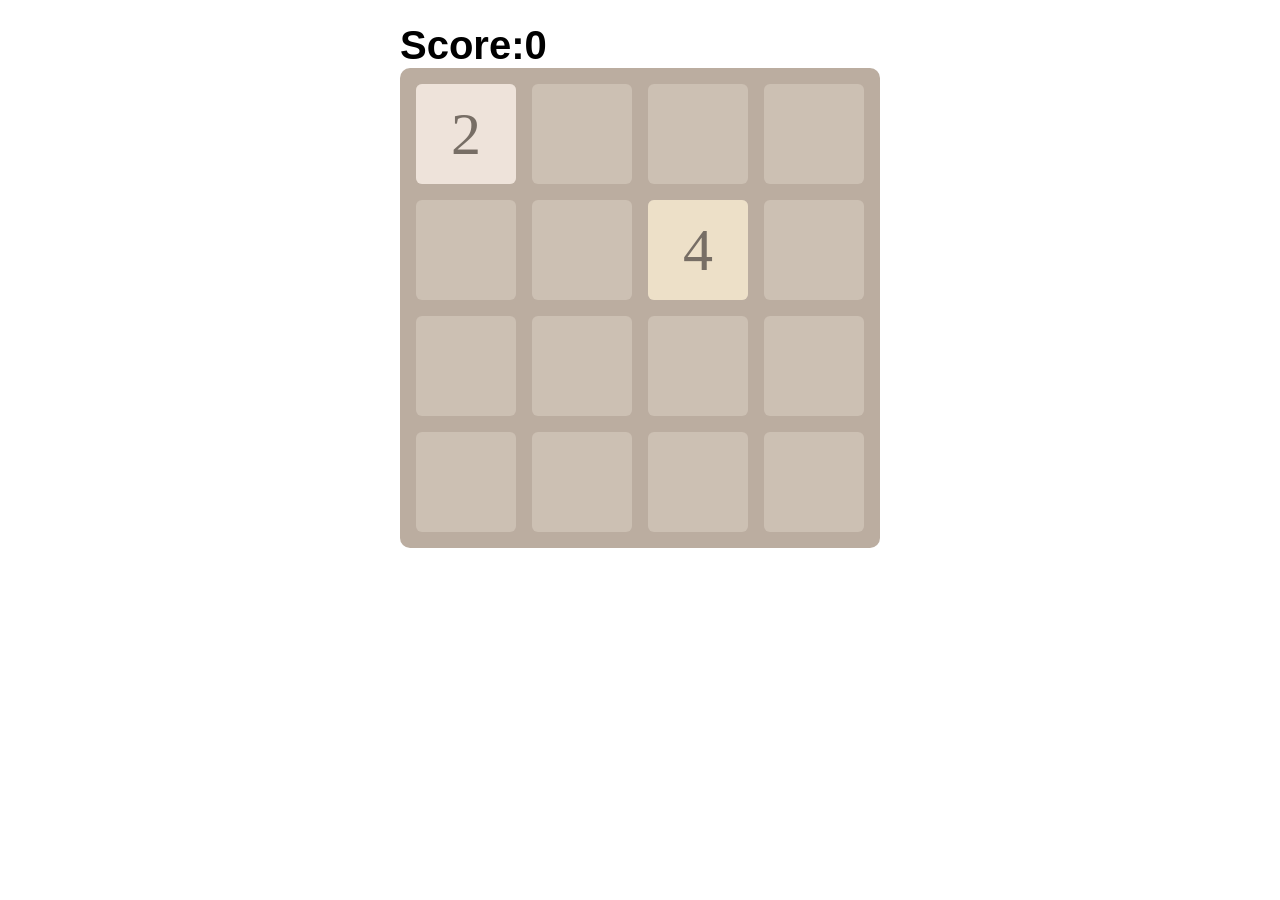
==== index.html @ 74ac469b "Update index.html" ====
<!doctype html>
<html>
<head>
    <meta charset="utf-8">
    <meta content="width=device-width, initial-scale=device-width/480*2, maximum-scale=device-width/480*2" name="viewport">
    <title>2048</title>
    <script type="text/javascript">
        var game = {
            data: [],//��Ԫ���е���������
            score: 0,
            state: 1,
            RUNNING: 1,
            GAME_OVER: 0,
            PLAYING: 2,//�������ڲ�����
            start: function () {//�����Ϸʱ����
                this.data = [[0, 0, 0, 0],
                [0, 0, 0, 0],
                [0, 0, 0, 0],
                [0, 0, 0, 0]];
                //���������λ������2��4
                this.score = 0;
                this.state = this.RUNNING;
                var div = document.getElementById("gameOver");
                div.style.display = "none";
                this.randomNum();
                this.randomNum();
                //document.write(this.data.join("<br />"));
                this.updateView();
            },
            isFull: function () {//�ж��Ƿ�����
                /*����data���飬
                      ֻҪ����==0���ͷ���false
                  ����˳�ѭ�����ͷ���true*/
                for (var row = 0; row < 4; row++) {//this.data.length=4
                    for (var col = 0; col < 4; col++) {//this.data[row].length=4
                        if (this.data[row][col] == 0) {
                            return false;
                        }
                    }
                }
                return true;
            },
            randomNum: function () {//�����λ������2��4
                if (this.isFull()) { return; }//������˾Ͳ�������
                /*ѭ��������true
                  �����0��3��������һ�����±�row
                  �����0��3��������һ�����±�col
                  �����λ��==0�����ѡ��2��4:���Math.random()<0.5,ѡ2������ѡ4�������λ���˳�ѭ��*/
                while (true) {
                    var row = Math.floor(Math.random() * (3 - 0 + 1) + 0);
                    var col = Math.floor(Math.random() * (3 - 0 + 1) + 0);
                    if (this.data[row][col] == 0) {
                        /*this.data[row][col]=Math.random()*(1-0+1)+0;
                        if(Math.random()<0.5){
                            this.data[row][col]=2;
                        }else{
                            this.data[row][col]=4;
                        }*/
                        this.data[row][col] = Math.random() < 0.5 ? 2 : 4;
                        break;
                    }
                }
            },
            canLeft: function () {
                /*����ÿ��Ԫ�أ�������г��⣩��ֻҪ��������Ԫ�������==0���ߵ�ǰֵ==���ֵreturn true  ���ѭ������������  return false*/
                for (var row = 0; row < 4; row++) {
                    for (var col = 1; col < 4; col++) {
                        if (this.data[row][col] != 0) {
                            if (this.data[row][col - 1] == 0 || this.data[row][col] == this.data[row][col - 1]) {
                                return true;
                            }
                        }
                    }
                }
                return false;
            },
            moveLeft: function () {//ʵ������������
                if (this.canLeft()) {//���ж��ܷ�����
                    for (var row = 0; row < 4; row++) {
                        this.moveLeftInRow(row);
                    }
                    this.state = this.PLAYING;
                    animation.start();
                    setTimeout(function () {
                        game.state = game.RUNNING;
                        game.randomNum();
                        game.updateView();

                    }, animation.times * animation.interval);

                }
            },
            moveLeftInRow: function (row) {//����һ��
                /*��0λ�ÿ�ʼ��2��������row���е�ÿ��Ԫ��  ���һ����һ����Ϊ0��Ԫ�ص�nextCol�±�
                  ���nextCol==-1��break��
                  �����жϺϲ�
                      ����Լ�==0������һ��Ԫ�ص�ֵ�滻�Լ�������һ��Ԫ�ص�ֵ��Ϊ0����col����ԭ�أ�col--
                      ����Լ�==��һ��Ԫ�� ���Լ�*2�� ����һ��Ԫ����Ϊ0*/
                for (var col = 0; col <= 2; col++) {
                    var nextCol = this.getNextRight(row, col);
                    if (nextCol == -1) {
                        break;
                    } else {
                        if (this.data[row][col] == 0) {
                            this.data[row][col] = this.data[row][nextCol];
                            this.data[row][nextCol] = 0;
                            animation.addTask("" + row + nextCol, "" + row + col);
                            col--;

                        } else if (this.data[row][col] == this.data[row][nextCol]) {
                            this.data[row][col] *= 2;
                            this.score += this.data[row][col];
                            this.data[row][nextCol] = 0;
                            animation.addTask("" + row + nextCol, "" + row + col);
                        }
                    }
                }
            },
            getNextRight: function (row, col) {//��õ�ǰ���У�ָ��λ���Ҳ��һ����Ϊ0������������һ��Ϊ0������λ��
                /*������ǰλ���Ҳ�ÿ��Ԫ��	ֻҪ���֣�=0�ģ��ͷ�����λ���±�nextCol �˳�ѭ��������-1*/
                for (var i = col + 1; i < 4; i++) {
                    if (this.data[row][i] != 0) {
                        return i;
                    }
                }
                return -1;
            },
            canRight: function () {//�ж��ܷ�����
                for (var row = 0; row < 4; row++) {
                    for (var col = 2; col >= 0; col--) {
                        if (this.data[row][col] != 0) {
                            if (this.data[row][col + 1] == 0 || this.data[row][col] == this.data[row][col + 1]) {
                                return true;
                            }
                        }
                    }
                }
                return false;
            },
            moveRight: function () {//�����ƶ�������
                if (this.canRight()) {
                    for (var row = 0; row < 4; row++) {
                        this.moveRightInRow(row);
                    }
                    this.state = this.PLAYING;
                    animation.start();
                    setTimeout(function () {
                        game.state = game.RUNNING;
                        game.randomNum();
                        game.updateView();

                    }, animation.times * animation.interval);
                }
            },
            moveRightInRow: function (row) {//���Ƶ�ǰ��
                /*�������������飬�������Ԫ�س��⣩*/
                for (var col = 3; col > 0; col--) {
                    var nextCol = this.getNextLeft(row, col);
                    if (nextCol == -1) {
                        break;
                    } else {
                        if (this.data[row][col] == 0) {
                            this.data[row][col] = this.data[row][nextCol];
                            this.data[row][nextCol] = 0;
                            animation.addTask("" + row + nextCol, "" + row + col);
                            col++;
                        } else if (this.data[row][col] == this.data[row][nextCol]) {
                            this.data[row][col] *= 2;
                            this.score += this.data[row][col];
                            this.data[row][nextCol] = 0;
                            animation.addTask("" + row + nextCol, "" + row + col);
                        }
                    }
                }
            },
            getNextLeft: function (row, col) {
                /*�ӵ�ǰλ����������һ����Ϊ0����*/
                for (var i = col - 1; i >= 0; i--) {
                    if (this.data[row][i] != 0) {
                        return i;
                    }
                }
                return -1;
            },
            canUp: function () {
                for (var row = 1; row < 4; row++) {
                    for (var col = 0; col < 4; col++) {
                        if (this.data[row][col] != 0) {
                            if (this.data[row - 1][col] == 0 || this.data[row][col] == this.data[row - 1][col]) {
                                return true;
                            }
                        }
                    }
                }
                return false;
            },
            moveUp: function () {
                if (this.canUp()) {//���ж��ܷ�����
                    for (var col = 0; col < 4; col++) {
                        this.moveUpInCol(col);
                    }
                    this.state = this.PLAYING;
                    animation.start();
                    setTimeout(function () {
                        game.state = game.RUNNING;
                        game.randomNum();
                        game.updateView();

                    }, animation.times * animation.interval);
                }
            },
            moveUpInCol: function (col) {
                for (var row = 0; row < 3; row++) {
                    var nextRow = this.getNextDown(row, col);
                    if (nextRow == -1) {
                        break;
                    } else {
                        if (this.data[row][col] == 0) {
                            this.data[row][col] = this.data[nextRow][col];
                            this.data[nextRow][col] = 0;
                            animation.addTask("" + nextRow + col, "" + row + col);
                            row--;
                        } else if (this.data[row][col] == this.data[nextRow][col]) {
                            this.data[row][col] *= 2;
                            this.score += this.data[row][col];
                            this.data[nextRow][col] = 0;
                            animation.addTask("" + nextRow + col, "" + row + col);
                        }
                    }
                }
            },
            getNextDown: function (row, col) {
                for (var i = row + 1; i < 4; i++) {
                    if (this.data[i][col] != 0) {
                        return i;
                    }
                }
                return -1;
            },
            canDown: function () {//�ж��ܷ�����
                for (var row = 0; row < 3; row++) {
                    for (var col = 0; col < 4; col++) {
                        if (this.data[row][col] != 0) {
                            if (this.data[row + 1][col] == 0 || this.data[row][col] == this.data[row + 1][col]) {
                                return true;
                            }
                        }
                    }
                }
                return false;
            },
            moveDown: function () {//�����ƶ�������
                if (this.canDown()) {
                    for (var col = 0; col < 4; col++) {
                        this.moveDownInCol(col);
                    }
                    this.state = this.PLAYING;
                    animation.start();
                    setTimeout(function () {
                        game.state = game.RUNNING;
                        game.randomNum();
                        game.updateView();

                    }, animation.times * animation.interval);
                }
            },
            moveDownInCol: function (col) {//���Ƶ�ǰ��
                /*�������������飬�������Ԫ�س��⣩*/
                for (var row = 3; row > 0; row--) {
                    var nextRow = this.getNextUp(row, col);
                    if (nextRow == -1) {
                        break;
                    } else {
                        if (this.data[row][col] == 0) {
                            this.data[row][col] = this.data[nextRow][col];
                            this.data[nextRow][col] = 0;
                            animation.addTask("" + nextRow + col, "" + row + col);
                            row++;
                        } else if (this.data[row][col] == this.data[nextRow][col]) {
                            this.data[row][col] *= 2;
                            this.score += this.data[row][col];
                            this.data[nextRow][col] = 0;
                            animation.addTask("" + nextRow + col, "" + row + col);
                        }
                    }
                }
            },
            getNextUp: function (row, col) {
                /*�ӵ�ǰλ����������һ����Ϊ0����*/
                for (var i = row - 1; i >= 0; i--) {
                    if (this.data[i][col] != 0) {
                        return i;
                    }
                }
                return -1;
            },
            /*����Ϸ����������µ�ҳ����*/
            updateView: function () {
                /*step1.������ά�����е�ÿ��Ԫ��
                   step2���ҵ���ǰԪ�ض�Ӧ��div
                         ƴdiv��id��c+row+col
                     var div=document.getElementById(id)��
                   step3������ǰԪ�ص�ֵ����div��
                             �����ǰֵ==0���ͷ��롰����div.innerHTML=?
                             ������뵱ǰֵ
                   step4�����ݵ�ǰԪ��ֵ�޸�div��ʽ��
                             div.className="����";
                         �����ǰֵ==0��className=��cell����
                             ����className=��cell n��+��ǰֵ*/
                for (var row = 0; row < 4; row++) {
                    for (var col = 0; col < 4; col++) {
                        var div = document.getElementById("c" + row + col);
                        /*if(this.data[row][col]==0){
                    div.innerHTML = "";
                }else{
                    div.innerHTML = this.data[row][col];
                }*/
                        div.innerHTML = this.data[row][col] == 0 ? "" : this.data[row][col];
                        /*	if(this.data[row][col]==0){
                    div.className = "cell";
                }else{
                    div.className = "cell n" + this.data[row][col];
                }*/
                        div.className = this.data[row][col] == 0 ? "cell" : "cell n" + this.data[row][col];
                        /*����������span*/
                    }
                }
                /*����������span*/
                var span = document.getElementById("score");
                span.innerHTML = this.score;
                /*�ж���Ϸ����
                    �����Ϸ������this.state=GAME_OVER
                        ��ʾ��Ϸ����div
                        �ҵ�gameOverdiv
                        �޸�div��style.display*/
                if (this.isGameOver()) {
                    this.state = this.GAME_OVER;
                    var div = document.getElementById("gameOver");
                    var finalSocre = document.getElementById("finalScore");
                    finalSocre.innerHTML = this.score;
                }
                /*if(this.state==this.RUNNING){
                    var div=document.getElementById("gameOver");
                    div.style.display="none";
                }*/
            },

            isGameOver: function () {//�ж���Ϸ�Ƿ����
                /*�ܼ���ʱ����false�����򷵻�true*/
                if (!this.isFull()) { return false; }
                /*�Ѿ�����*/	/*if(this.canLeft()||this.canRight()||this.canUp()||this.canDown()){return false;}
                else{return ture;}*/
                for (var row = 0; row < 4; row++) {
                    for (var col = 0; col < 4; col++) {
                        //if(this.data[row][col==0]){return false;}
                        if (col < 3) {/*����Ҳ�����*/
                            if (this.data[row][col] == this.data[row][col + 1]) {
                                return false;
                            }
                        }
                        if (row < 3) {/*����·�����*/
                            if (this.data[row][col] == this.data[row + 1][col]) {
                                return false;
                            }
                        }
                    }
                }
                return true;
            }
        }
        //�����ڼ��غ󣬵���game�����start����
        window.onload = function () {//�¼��������


            game.start();
            //console.log(game.moveLeftInRow(0));
            document.onkeydown = function () {
                /*step1���Ȼ���¼�����
                             �����¼�����ʱ�����Զ�����һ��event����
                         event�����з�װ���¼���Ϣ�����磺�������꣬�����¼���Ԫ�أ������ı��
                  step2������¼������еİ������
                            �����37�ţ��͵���moveLeft
                */
                if (game.state != game.PLAYING) {
                    var event = window.event || arguments[0];//||�������ڽ�����������������
                    if (game.state == game.RUNNING) {
                        if (event.keyCode == 37) {
                            game.moveLeft();
                        } else if (event.keyCode == 39) {
                            game.moveRight();
                        }
                        else if (event.keyCode == 38) {
                            game.moveUp();
                        }
                        else if (event.keyCode == 40) {
                            game.moveDown();
                        }
                    } else if (event.keyCode == 13) {
                        game.start();
                    }
                }
            }
            isTouchDevice();
        }

        // animation
        function Task(obj, topStep, leftStep) {
            this.obj = obj;
            this.topStep = topStep;
            this.leftStep = leftStep;
        }
        /*moveStep��������ǰԪ�ض����ƶ�һ��*/
        Task.prototype.moveStep = function () {
            var style = getComputedStyle(this.obj, null);
            var top = parseInt(style.top);
            var left = parseInt(style.left);
            this.obj.style.top = top + this.topStep + "px";
            this.obj.style.left = left + this.leftStep + "px";
        }
        /*���Ԫ�ض������ʽ��ʹ�䷵��ԭ��*/
        Task.prototype.clear = function () {
            this.obj.style.left = "";
            this.obj.style.top = "";
        }
        var animation = {
            times: 10,//ÿ������10�����
            interval: 10,//10������һ��
            timer: null,//���涨ʱ��id������
            tasks: [],//����ÿ����Ҫ�ƶ�������

            addTask: function (source, target) {
                console.log(source + "," + target);
                var sourceDiv = document.getElementById("c" + source);
                var targetDiv = document.getElementById("c" + target);
                var sourceStyle = getComputedStyle(sourceDiv);
                var targetStyle = getComputedStyle(targetDiv);
                var topStep = (parseInt(targetStyle.top) - parseInt(sourceStyle.top)) / this.times;
                var leftStep = (parseInt(targetStyle.left) - parseInt(sourceStyle.left)) / this.times;
                var task = new Task(sourceDiv, topStep, leftStep);
                this.tasks.push(task);
            },

            start: function () {
                this.timer = setInterval(function () {
                    for (var i = 0; i < animation.tasks.length; i++) {
                        animation.tasks[i].moveStep();
                    }
                    animation.times--;
                    if (animation.times == 0) {
                        for (var i = 0; i < animation.tasks.length; i++) {
                            animation.tasks[i].clear();
                        }
                        clearInterval(animation.timer);
                        animation.timer = null;
                        animation.tasks = [];
                        animation.times = 10;
                    }
                }, this.interval);
            }
        }

        //ȫ�ֱ�����������ʼλ��
        var startX = 0, startY = 0;
        var touch, x, y, xM, yM;

        //touchstart�¼�
        function touchSatrtFunc(evt) {
            try {
                evt.preventDefault(); //��ֹ����ʱ����������š�������������

                touch = evt.touches[0]; //��ȡ��һ������
                x = Number(touch.pageX); //ҳ�津��X����
                y = Number(touch.pageY); //ҳ�津��Y����
                //��¼�����ʼλ��
                startX = x;
                startY = y;
            }
            catch (e) {
                alert('touchSatrtFunc��' + e.message);
            }
        }

        //touchmove�¼�������¼��޷���ȡ����
        function touchMoveFunc(evt) {
            try {
                evt.preventDefault(); //��ֹ����ʱ����������š�������������
                touch = evt.touches[0]; //��ȡ��һ������
                x = Number(touch.pageX); //ҳ�津��X����
                y = Number(touch.pageY); //ҳ�津��Y����
                xM = x - startX; //�ж���û�������һ�������Ϊ������Ϊ��
                yM = y - startY; //��Ϊ������Ϊ��
            }
            catch (e) {
                alert('touchMoveFunc��' + e.message);
            }
        }

        //touchend�¼�
        function touchEndFunc(evt) {
            try {
                evt.preventDefault(); //��ֹ����ʱ����������š�������������
                if (Math.abs(xM) > 20 || Math.abs(yM) > 20) {
                    if (Math.abs(xM) > Math.abs(yM)) {
                        if (xM > 0) {
                            game.moveRight();
                        }
                        else {
                            game.moveLeft();
                        }
                    }
                    else {
                        if (yM > 0) {
                            game.moveDown();
                        }
                        else {
                            game.moveUp();
                        }
                    }
                }
            }
            catch (e) {
                alert('touchEndFunc��' + e.message);
            }
        }

        //���¼�
        function bindEvent() {
            document.addEventListener('touchstart', touchSatrtFunc, false);
            document.addEventListener('touchmove', touchMoveFunc, false);
            document.addEventListener('touchend', touchEndFunc, false);
        }

        //�ж��Ƿ�֧�ִ����¼�
        function isTouchDevice() {
            try {
                document.createEvent("TouchEvent");
                bindEvent(); //���¼�
            }
            catch (e) {
            }
        }
    </script>
    <style type="text/css">
        #gridPanel {
            width: 480px;
            height: 480px;
            margin: 0 auto;
            background-color: #bbada0;
            border-radius: 10px;
            position: relative;
        }

        .grid, .cell {
            width: 100px;
            height: 100px;
            border-radius: 6px;
        }

        .grid {
            float: left;
            margin: 16px 0 0 16px;
            background-color: #ccc0b3;
        }

        .cell {
            text-align: center;
            line-height: 100px;
            color: #776e65;
            font-size: 60px;
            position: absolute;
        }
        /*ÿһ��ӵ��ͬ����top
        ÿһ��ӵ��ͬ����left*/
        #c00, #c01, #c02, #c03 {
            top: 16px;
        }

        #c00, #c10, #c20, #c30 {
            left: 16px;
        }

        #c10, #c11, #c12, #c13 {
            top: 132px;
        }

        #c01, #c11, #c21, #c31 {
            left: 132px;
        }

        #c20, #c21, #c22, #c23 {
            top: 248px;
        }

        #c02, #c12, #c22, #c32 {
            left: 248px;
        }

        #c30, #c31, #c32, #c33 {
            top: 364px;
        }

        #c03, #c13, #c23, #c33 {
            left: 364px;
        }

        .n2 {
            background-color: #eee3da;
        }

        .n4 {
            background-color: #ede0c8;
        }

        .n8 {
            background-color: #f2b179;
        }

        .n16 {
            background-color: #f59563;
        }

        .n32 {
            background-color: #f67c5f;
        }

        .n64 {
            background-color: #f65e3b;
        }

        .n128 {
            background-color: #edcf72;
        }

        .n256 {
            background-color: #edcc61;
        }

        .n512 {
            background-color: #9c0;
        }

        .n1024 {
            background-color: #33b5e5;
        }

        .n2048 {
            background-color: #09c;
        }

        .n4096 {
            background-color: #a6c;
        }

        .n8192 {
            background-color: #93c;
        }

        .n8, .n16, .n32, .n64, .n128, .n256, .n512, .n1024, .n2048, .n4096, .n8192 {
            color: #fff;
        }

        .n1024, .n2048, .n4096, .n8192 {
            font-size: 40px;
        }
        /*��ʾ������pԪ��*/
        p {
            width: 480px;
            margin: 0 auto;
            font-family: Arial;
            font-weight: bold;
            font-size: 40px;
            padding-top: 15px;
        }
        /*game over������ʽ*/
        #gameOver {
            width: 100%;
            height: 100%;
            margin: 0 auto;
            display: none;
            position: relative;
        }
            #gameOver p {
                position: absolute;
                border-radius: 10px;
                top: 200px;
                left: 40%;
                width: 300px;
                height: 200px;
                border: 1px solid #edcf72;
                line-height: 1.6em;
                text-align: center;
                background-color: #fff;
            }

        .button {
            padding: 10px;
            background-color: #9f8d77;
            border-radius: 6px;
            color: #fff;
            cursor: pointer;
        }
    </style>
</head>
<body>
    <p>Score:<span id="score"></span></p>
    <div id="gridPanel">
        <!--������Ԫ��-->
        <div id="g00" class="grid"></div>
        <div id="g01" class="grid"></div>
        <div id="g02" class="grid"></div>
        <div id="g03" class="grid"></div>

        <div id="g10" class="grid"></div>
        <div id="g11" class="grid"></div>
        <div id="g12" class="grid"></div>
        <div id="g13" class="grid"></div>

        <div id="g20" class="grid"></div>
        <div id="g21" class="grid"></div>
        <div id="g22" class="grid"></div>
        <div id="g23" class="grid"></div>

        <div id="g30" class="grid"></div>
        <div id="g31" class="grid"></div>
        <div id="g32" class="grid"></div>
        <div id="g33" class="grid"></div>

        <!--ǰ����Ԫ��-->
        <div id="c00" class="cell n2">2</div>
        <div id="c01" class="cell n4">4</div>
        <div id="c02" class="cell n8">8</div>
        <div id="c03" class="cell n16">16</div>

        <div id="c10" class="cell n32">32</div>
        <div id="c11" class="cell n64">64</div>
        <div id="c12" class="cell n128">128</div>
        <div id="c13" class="cell n256">256</div>

        <div id="c20" class="cell n512">512</div>
        <div id="c21" class="cell n1024">1024</div>
        <div id="c22" class="cell n2048">2048</div>
        <div id="c23" class="cell n4096">4096</div>

        <div id="c30" class="cell n8192">8192</div>
        <div id="c31" class="cell"></div>
        <div id="c32" class="cell"></div>
        <div id="c33" class="cell"></div>
    </div>

    <!--Game Over!����-->
    <div id="gameOver">
        <div><!--��ɫ��͸������--></div>
        <!--ǰ��С��-->
        <p>
            Game Over!<br />
            Score:<span id="finalScore"></span><br />
            <a class="button" id="restart" style="font-size:30px;" onclick="game.start()">Try again!</a>
        </p>
    </div>
</body>
</html>
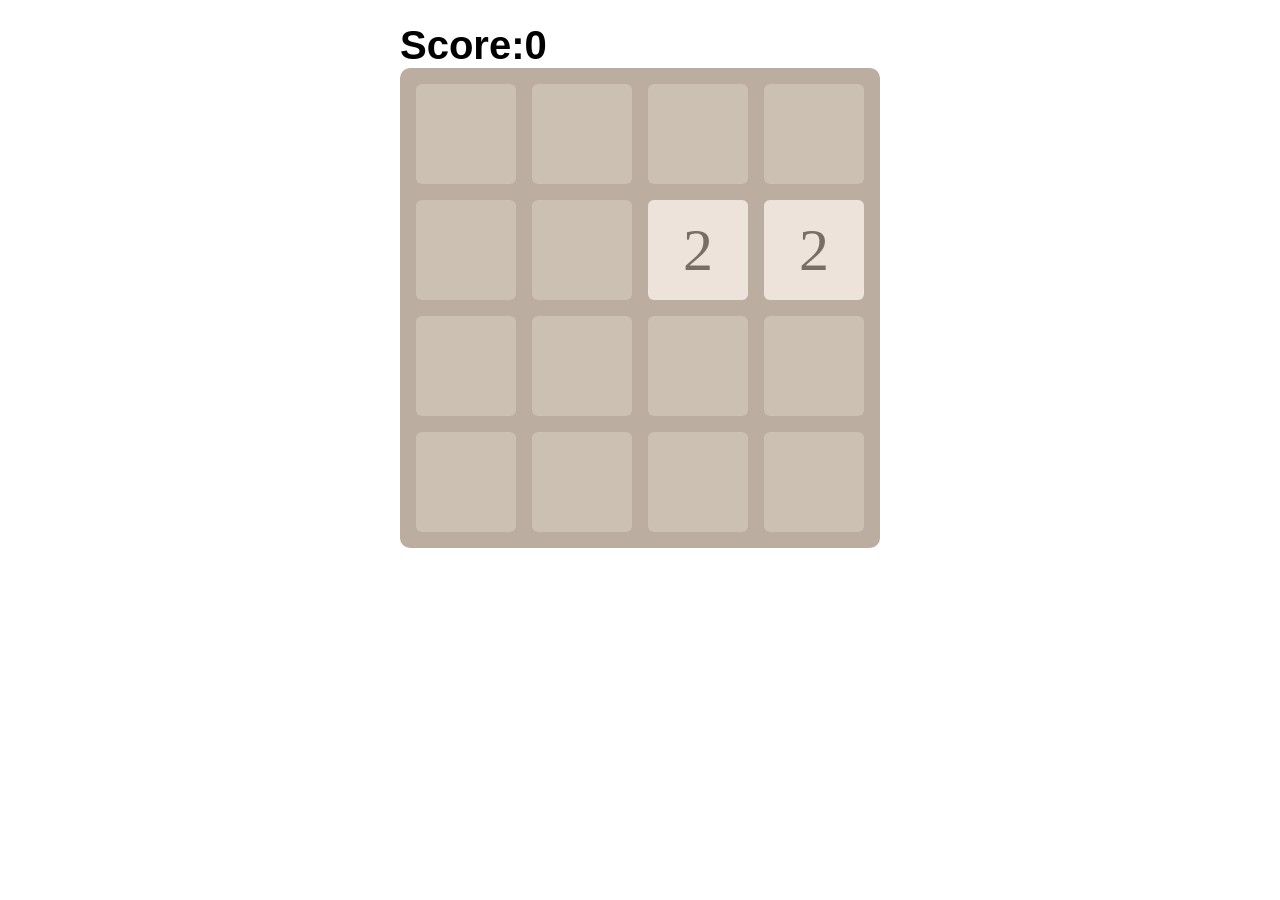
==== commit 40d2dfa6: "Update index.html" ====
--- a/index.html
+++ b/index.html
@@ -2,7 +2,7 @@
 <html>
 <head>
     <meta charset="utf-8">
-    <meta content="width=device-width, initial-scale=device-width/480*2, maximum-scale=device-width/480*2" name="viewport">
+    <meta content="width=480, initial-scale=device-width/480, maximum-scale=device-width/480" name="viewport">
     <title>2048</title>
     <script type="text/javascript">
         var game = {
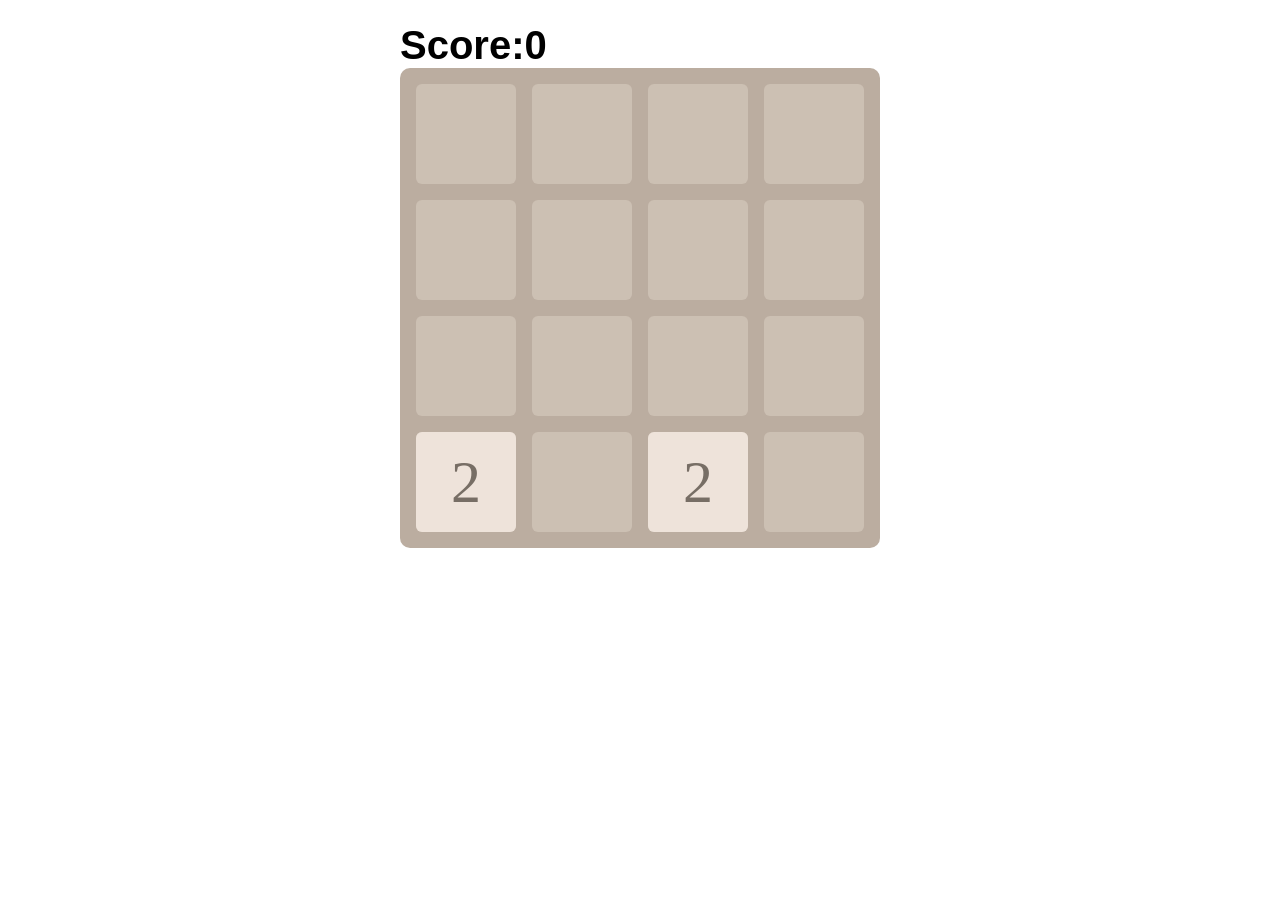
==== commit a42ed874: "Update index.html" ====
--- a/index.html
+++ b/index.html
@@ -2,7 +2,7 @@
 <html>
 <head>
     <meta charset="utf-8">
-    <meta content="width=480, initial-scale=device-width/480, maximum-scale=device-width/480" name="viewport">
+    <meta content="width=480, initial-scale=480/device-width, maximum-scale=480/device-width" name="viewport">
     <title>2048</title>
     <script type="text/javascript">
         var game = {
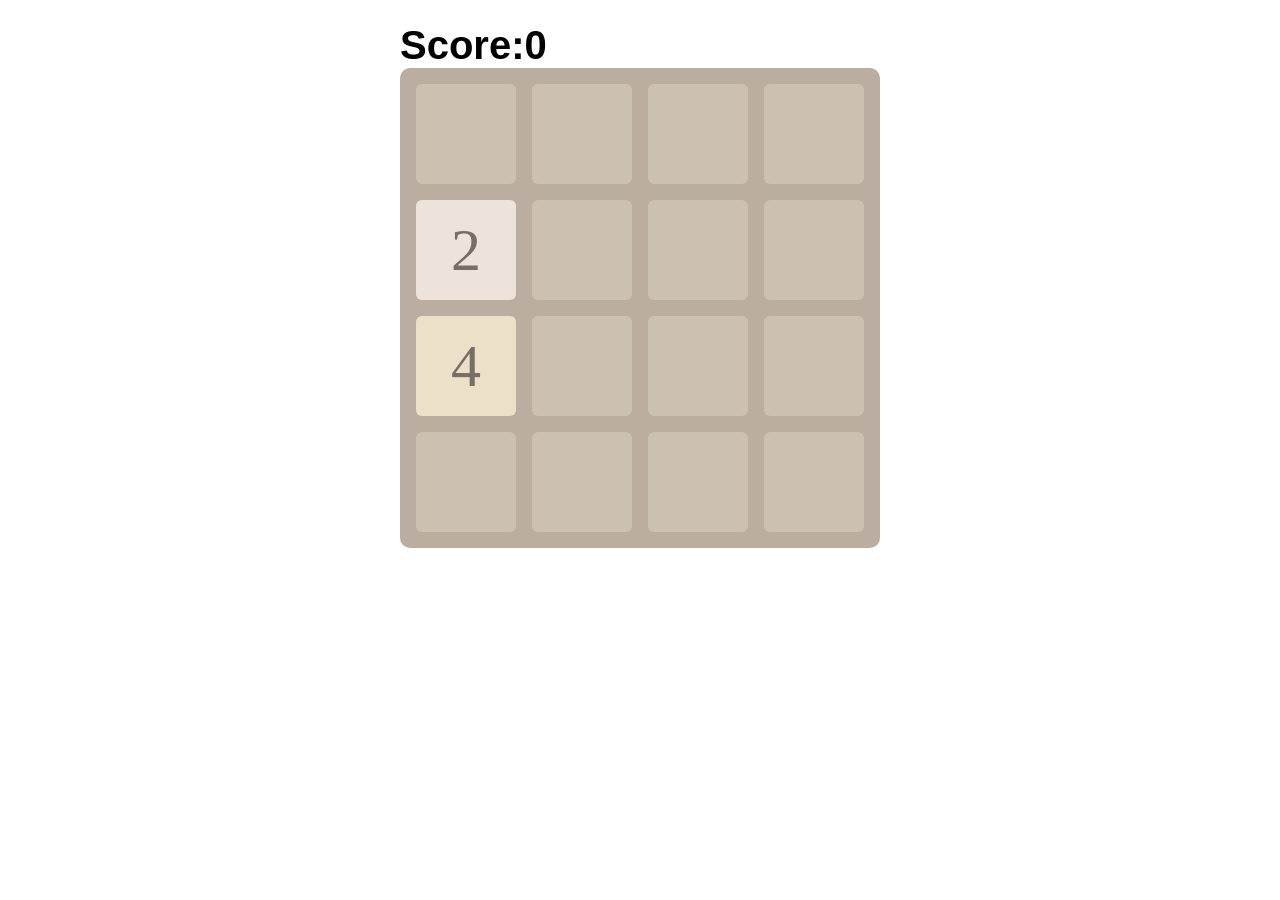
==== commit 0b0f79b0: "Update index.html" ====
--- a/index.html
+++ b/index.html
@@ -2,7 +2,7 @@
 <html>
 <head>
     <meta charset="utf-8">
-    <meta content="width=480, initial-scale=480/device-width, maximum-scale=480/device-width" name="viewport">
+    <meta content="width=device-width, initial-scale=480/device-width, maximum-scale=480/device-width" name="viewport">
     <title>2048</title>
     <script type="text/javascript">
         var game = {
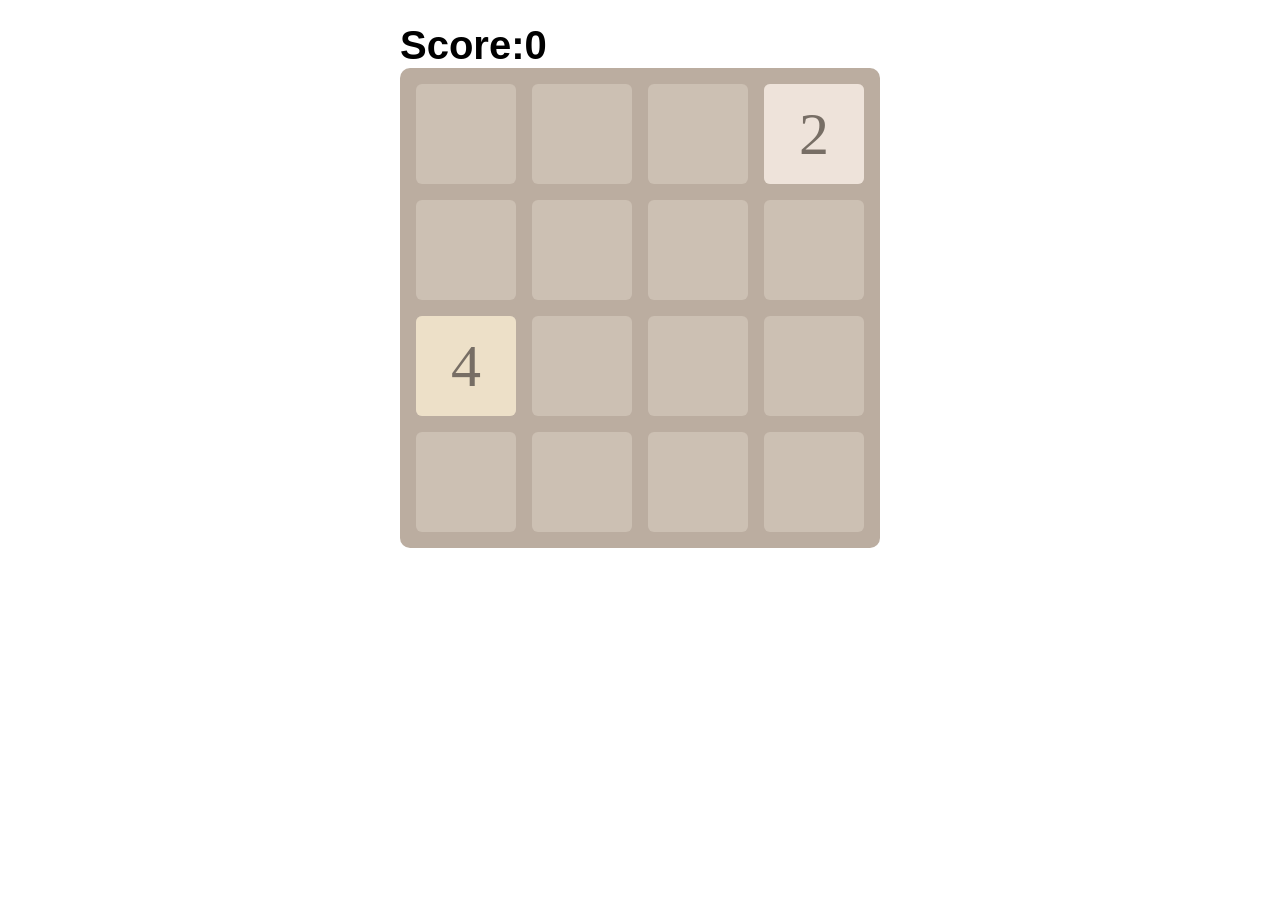
==== commit 96ae193e: "Update index.html" ====
--- a/index.html
+++ b/index.html
@@ -2,7 +2,7 @@
 <html>
 <head>
     <meta charset="utf-8">
-    <meta content="width=device-width, initial-scale=480/device-width, maximum-scale=480/device-width" name="viewport">
+    <meta content="width=device-width, initial-scale=0.60, maximum-scale=0.60" name="viewport">
     <title>2048</title>
     <script type="text/javascript">
         var game = {
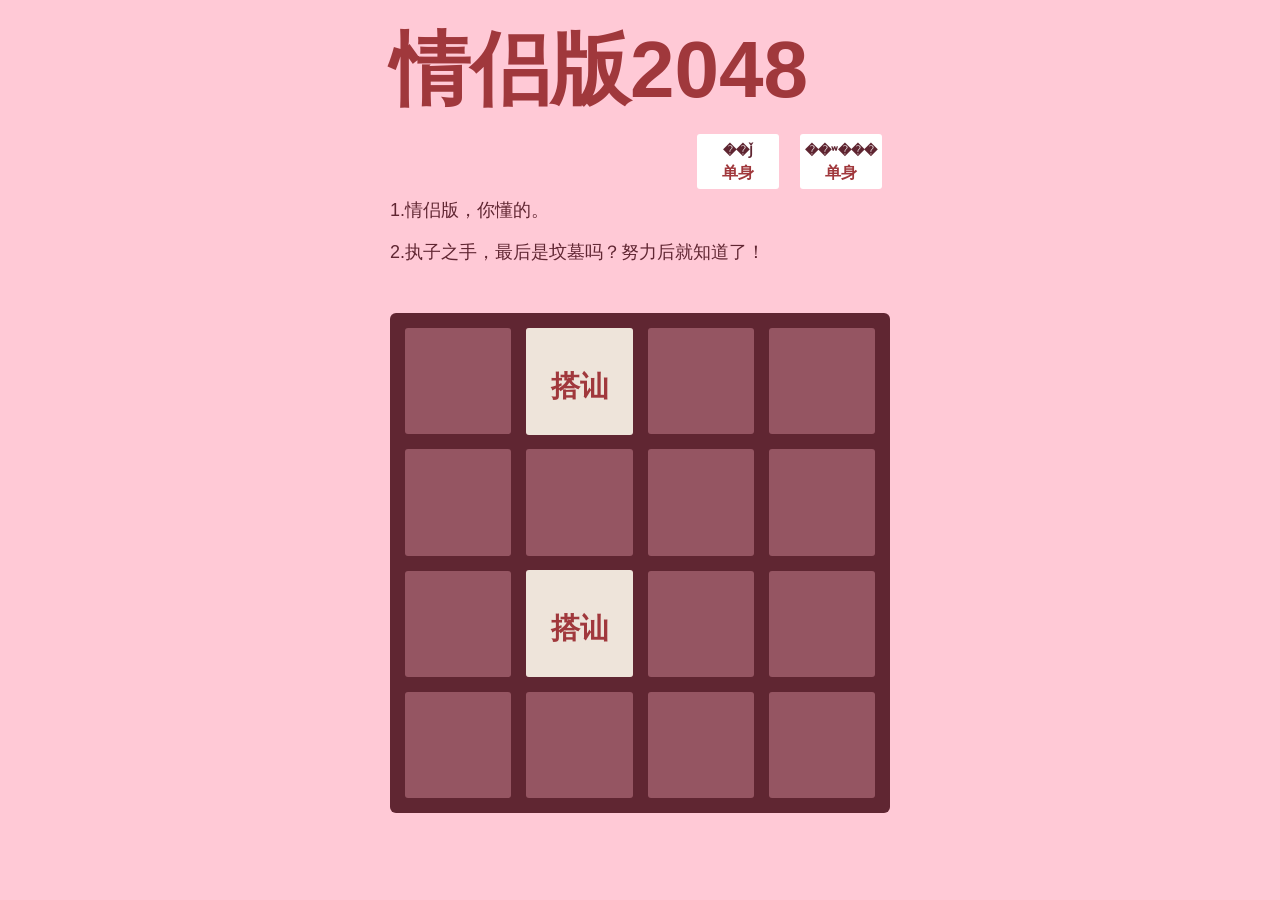
==== commit d3f6ee12: "Add files via upload" ====
--- a/index.html
+++ b/index.html
@@ -1,761 +1,149 @@
-<!doctype html>
-<html>
-<head>
-    <meta charset="utf-8">
-    <meta content="width=device-width, initial-scale=0.60, maximum-scale=0.60" name="viewport">
-    <title>2048</title>
-    <script type="text/javascript">
-        var game = {
-            data: [],//��Ԫ���е���������
-            score: 0,
-            state: 1,
-            RUNNING: 1,
-            GAME_OVER: 0,
-            PLAYING: 2,//�������ڲ�����
-            start: function () {//�����Ϸʱ����
-                this.data = [[0, 0, 0, 0],
-                [0, 0, 0, 0],
-                [0, 0, 0, 0],
-                [0, 0, 0, 0]];
-                //���������λ������2��4
-                this.score = 0;
-                this.state = this.RUNNING;
-                var div = document.getElementById("gameOver");
-                div.style.display = "none";
-                this.randomNum();
-                this.randomNum();
-                //document.write(this.data.join("<br />"));
-                this.updateView();
-            },
-            isFull: function () {//�ж��Ƿ�����
-                /*����data���飬
-                      ֻҪ����==0���ͷ���false
-                  ����˳�ѭ�����ͷ���true*/
-                for (var row = 0; row < 4; row++) {//this.data.length=4
-                    for (var col = 0; col < 4; col++) {//this.data[row].length=4
-                        if (this.data[row][col] == 0) {
-                            return false;
-                        }
-                    }
-                }
-                return true;
-            },
-            randomNum: function () {//�����λ������2��4
-                if (this.isFull()) { return; }//������˾Ͳ�������
-                /*ѭ��������true
-                  �����0��3��������һ�����±�row
-                  �����0��3��������һ�����±�col
-                  �����λ��==0�����ѡ��2��4:���Math.random()<0.5,ѡ2������ѡ4�������λ���˳�ѭ��*/
-                while (true) {
-                    var row = Math.floor(Math.random() * (3 - 0 + 1) + 0);
-                    var col = Math.floor(Math.random() * (3 - 0 + 1) + 0);
-                    if (this.data[row][col] == 0) {
-                        /*this.data[row][col]=Math.random()*(1-0+1)+0;
-                        if(Math.random()<0.5){
-                            this.data[row][col]=2;
-                        }else{
-                            this.data[row][col]=4;
-                        }*/
-                        this.data[row][col] = Math.random() < 0.5 ? 2 : 4;
-                        break;
-                    }
-                }
-            },
-            canLeft: function () {
-                /*����ÿ��Ԫ�أ�������г��⣩��ֻҪ��������Ԫ�������==0���ߵ�ǰֵ==���ֵreturn true  ���ѭ������������  return false*/
-                for (var row = 0; row < 4; row++) {
-                    for (var col = 1; col < 4; col++) {
-                        if (this.data[row][col] != 0) {
-                            if (this.data[row][col - 1] == 0 || this.data[row][col] == this.data[row][col - 1]) {
-                                return true;
-                            }
-                        }
-                    }
-                }
-                return false;
-            },
-            moveLeft: function () {//ʵ������������
-                if (this.canLeft()) {//���ж��ܷ�����
-                    for (var row = 0; row < 4; row++) {
-                        this.moveLeftInRow(row);
-                    }
-                    this.state = this.PLAYING;
-                    animation.start();
-                    setTimeout(function () {
-                        game.state = game.RUNNING;
-                        game.randomNum();
-                        game.updateView();
-
-                    }, animation.times * animation.interval);
-
-                }
-            },
-            moveLeftInRow: function (row) {//����һ��
-                /*��0λ�ÿ�ʼ��2��������row���е�ÿ��Ԫ��  ���һ����һ����Ϊ0��Ԫ�ص�nextCol�±�
-                  ���nextCol==-1��break��
-                  �����жϺϲ�
-                      ����Լ�==0������һ��Ԫ�ص�ֵ�滻�Լ�������һ��Ԫ�ص�ֵ��Ϊ0����col����ԭ�أ�col--
-                      ����Լ�==��һ��Ԫ�� ���Լ�*2�� ����һ��Ԫ����Ϊ0*/
-                for (var col = 0; col <= 2; col++) {
-                    var nextCol = this.getNextRight(row, col);
-                    if (nextCol == -1) {
-                        break;
-                    } else {
-                        if (this.data[row][col] == 0) {
-                            this.data[row][col] = this.data[row][nextCol];
-                            this.data[row][nextCol] = 0;
-                            animation.addTask("" + row + nextCol, "" + row + col);
-                            col--;
-
-                        } else if (this.data[row][col] == this.data[row][nextCol]) {
-                            this.data[row][col] *= 2;
-                            this.score += this.data[row][col];
-                            this.data[row][nextCol] = 0;
-                            animation.addTask("" + row + nextCol, "" + row + col);
-                        }
-                    }
-                }
-            },
-            getNextRight: function (row, col) {//��õ�ǰ���У�ָ��λ���Ҳ��һ����Ϊ0������������һ��Ϊ0������λ��
-                /*������ǰλ���Ҳ�ÿ��Ԫ��	ֻҪ���֣�=0�ģ��ͷ�����λ���±�nextCol �˳�ѭ��������-1*/
-                for (var i = col + 1; i < 4; i++) {
-                    if (this.data[row][i] != 0) {
-                        return i;
-                    }
-                }
-                return -1;
-            },
-            canRight: function () {//�ж��ܷ�����
-                for (var row = 0; row < 4; row++) {
-                    for (var col = 2; col >= 0; col--) {
-                        if (this.data[row][col] != 0) {
-                            if (this.data[row][col + 1] == 0 || this.data[row][col] == this.data[row][col + 1]) {
-                                return true;
-                            }
-                        }
-                    }
-                }
-                return false;
-            },
-            moveRight: function () {//�����ƶ�������
-                if (this.canRight()) {
-                    for (var row = 0; row < 4; row++) {
-                        this.moveRightInRow(row);
-                    }
-                    this.state = this.PLAYING;
-                    animation.start();
-                    setTimeout(function () {
-                        game.state = game.RUNNING;
-                        game.randomNum();
-                        game.updateView();
-
-                    }, animation.times * animation.interval);
-                }
-            },
-            moveRightInRow: function (row) {//���Ƶ�ǰ��
-                /*�������������飬�������Ԫ�س��⣩*/
-                for (var col = 3; col > 0; col--) {
-                    var nextCol = this.getNextLeft(row, col);
-                    if (nextCol == -1) {
-                        break;
-                    } else {
-                        if (this.data[row][col] == 0) {
-                            this.data[row][col] = this.data[row][nextCol];
-                            this.data[row][nextCol] = 0;
-                            animation.addTask("" + row + nextCol, "" + row + col);
-                            col++;
-                        } else if (this.data[row][col] == this.data[row][nextCol]) {
-                            this.data[row][col] *= 2;
-                            this.score += this.data[row][col];
-                            this.data[row][nextCol] = 0;
-                            animation.addTask("" + row + nextCol, "" + row + col);
-                        }
-                    }
-                }
-            },
-            getNextLeft: function (row, col) {
-                /*�ӵ�ǰλ����������һ����Ϊ0����*/
-                for (var i = col - 1; i >= 0; i--) {
-                    if (this.data[row][i] != 0) {
-                        return i;
-                    }
-                }
-                return -1;
-            },
-            canUp: function () {
-                for (var row = 1; row < 4; row++) {
-                    for (var col = 0; col < 4; col++) {
-                        if (this.data[row][col] != 0) {
-                            if (this.data[row - 1][col] == 0 || this.data[row][col] == this.data[row - 1][col]) {
-                                return true;
-                            }
-                        }
-                    }
-                }
-                return false;
-            },
-            moveUp: function () {
-                if (this.canUp()) {//���ж��ܷ�����
-                    for (var col = 0; col < 4; col++) {
-                        this.moveUpInCol(col);
-                    }
-                    this.state = this.PLAYING;
-                    animation.start();
-                    setTimeout(function () {
-                        game.state = game.RUNNING;
-                        game.randomNum();
-                        game.updateView();
-
-                    }, animation.times * animation.interval);
-                }
-            },
-            moveUpInCol: function (col) {
-                for (var row = 0; row < 3; row++) {
-                    var nextRow = this.getNextDown(row, col);
-                    if (nextRow == -1) {
-                        break;
-                    } else {
-                        if (this.data[row][col] == 0) {
-                            this.data[row][col] = this.data[nextRow][col];
-                            this.data[nextRow][col] = 0;
-                            animation.addTask("" + nextRow + col, "" + row + col);
-                            row--;
-                        } else if (this.data[row][col] == this.data[nextRow][col]) {
-                            this.data[row][col] *= 2;
-                            this.score += this.data[row][col];
-                            this.data[nextRow][col] = 0;
-                            animation.addTask("" + nextRow + col, "" + row + col);
-                        }
-                    }
-                }
-            },
-            getNextDown: function (row, col) {
-                for (var i = row + 1; i < 4; i++) {
-                    if (this.data[i][col] != 0) {
-                        return i;
-                    }
-                }
-                return -1;
-            },
-            canDown: function () {//�ж��ܷ�����
-                for (var row = 0; row < 3; row++) {
-                    for (var col = 0; col < 4; col++) {
-                        if (this.data[row][col] != 0) {
-                            if (this.data[row + 1][col] == 0 || this.data[row][col] == this.data[row + 1][col]) {
-                                return true;
-                            }
-                        }
-                    }
-                }
-                return false;
-            },
-            moveDown: function () {//�����ƶ�������
-                if (this.canDown()) {
-                    for (var col = 0; col < 4; col++) {
-                        this.moveDownInCol(col);
-                    }
-                    this.state = this.PLAYING;
-                    animation.start();
-                    setTimeout(function () {
-                        game.state = game.RUNNING;
-                        game.randomNum();
-                        game.updateView();
-
-                    }, animation.times * animation.interval);
-                }
-            },
-            moveDownInCol: function (col) {//���Ƶ�ǰ��
-                /*�������������飬�������Ԫ�س��⣩*/
-                for (var row = 3; row > 0; row--) {
-                    var nextRow = this.getNextUp(row, col);
-                    if (nextRow == -1) {
-                        break;
-                    } else {
-                        if (this.data[row][col] == 0) {
-                            this.data[row][col] = this.data[nextRow][col];
-                            this.data[nextRow][col] = 0;
-                            animation.addTask("" + nextRow + col, "" + row + col);
-                            row++;
-                        } else if (this.data[row][col] == this.data[nextRow][col]) {
-                            this.data[row][col] *= 2;
-                            this.score += this.data[row][col];
-                            this.data[nextRow][col] = 0;
-                            animation.addTask("" + nextRow + col, "" + row + col);
-                        }
-                    }
-                }
-            },
-            getNextUp: function (row, col) {
-                /*�ӵ�ǰλ����������һ����Ϊ0����*/
-                for (var i = row - 1; i >= 0; i--) {
-                    if (this.data[i][col] != 0) {
-                        return i;
-                    }
-                }
-                return -1;
-            },
-            /*����Ϸ����������µ�ҳ����*/
-            updateView: function () {
-                /*step1.������ά�����е�ÿ��Ԫ��
-                   step2���ҵ���ǰԪ�ض�Ӧ��div
-                         ƴdiv��id��c+row+col
-                     var div=document.getElementById(id)��
-                   step3������ǰԪ�ص�ֵ����div��
-                             �����ǰֵ==0���ͷ��롰����div.innerHTML=?
-                             ������뵱ǰֵ
-                   step4�����ݵ�ǰԪ��ֵ�޸�div��ʽ��
-                             div.className="����";
-                         �����ǰֵ==0��className=��cell����
-                             ����className=��cell n��+��ǰֵ*/
-                for (var row = 0; row < 4; row++) {
-                    for (var col = 0; col < 4; col++) {
-                        var div = document.getElementById("c" + row + col);
-                        /*if(this.data[row][col]==0){
-                    div.innerHTML = "";
-                }else{
-                    div.innerHTML = this.data[row][col];
-                }*/
-                        div.innerHTML = this.data[row][col] == 0 ? "" : this.data[row][col];
-                        /*	if(this.data[row][col]==0){
-                    div.className = "cell";
-                }else{
-                    div.className = "cell n" + this.data[row][col];
-                }*/
-                        div.className = this.data[row][col] == 0 ? "cell" : "cell n" + this.data[row][col];
-                        /*����������span*/
-                    }
-                }
-                /*����������span*/
-                var span = document.getElementById("score");
-                span.innerHTML = this.score;
-                /*�ж���Ϸ����
-                    �����Ϸ������this.state=GAME_OVER
-                        ��ʾ��Ϸ����div
-                        �ҵ�gameOverdiv
-                        �޸�div��style.display*/
-                if (this.isGameOver()) {
-                    this.state = this.GAME_OVER;
-                    var div = document.getElementById("gameOver");
-                    var finalSocre = document.getElementById("finalScore");
-                    finalSocre.innerHTML = this.score;
-                }
-                /*if(this.state==this.RUNNING){
-                    var div=document.getElementById("gameOver");
-                    div.style.display="none";
-                }*/
-            },
-
-            isGameOver: function () {//�ж���Ϸ�Ƿ����
-                /*�ܼ���ʱ����false�����򷵻�true*/
-                if (!this.isFull()) { return false; }
-                /*�Ѿ�����*/	/*if(this.canLeft()||this.canRight()||this.canUp()||this.canDown()){return false;}
-                else{return ture;}*/
-                for (var row = 0; row < 4; row++) {
-                    for (var col = 0; col < 4; col++) {
-                        //if(this.data[row][col==0]){return false;}
-                        if (col < 3) {/*����Ҳ�����*/
-                            if (this.data[row][col] == this.data[row][col + 1]) {
-                                return false;
-                            }
-                        }
-                        if (row < 3) {/*����·�����*/
-                            if (this.data[row][col] == this.data[row + 1][col]) {
-                                return false;
-                            }
-                        }
-                    }
-                }
-                return true;
-            }
-        }
-        //�����ڼ��غ󣬵���game�����start����
-        window.onload = function () {//�¼��������
-
-
-            game.start();
-            //console.log(game.moveLeftInRow(0));
-            document.onkeydown = function () {
-                /*step1���Ȼ���¼�����
-                             �����¼�����ʱ�����Զ�����һ��event����
-                         event�����з�װ���¼���Ϣ�����磺�������꣬�����¼���Ԫ�أ������ı��
-                  step2������¼������еİ������
-                            �����37�ţ��͵���moveLeft
-                */
-                if (game.state != game.PLAYING) {
-                    var event = window.event || arguments[0];//||�������ڽ�����������������
-                    if (game.state == game.RUNNING) {
-                        if (event.keyCode == 37) {
-                            game.moveLeft();
-                        } else if (event.keyCode == 39) {
-                            game.moveRight();
-                        }
-                        else if (event.keyCode == 38) {
-                            game.moveUp();
-                        }
-                        else if (event.keyCode == 40) {
-                            game.moveDown();
-                        }
-                    } else if (event.keyCode == 13) {
-                        game.start();
-                    }
-                }
-            }
-            isTouchDevice();
-        }
-
-        // animation
-        function Task(obj, topStep, leftStep) {
-            this.obj = obj;
-            this.topStep = topStep;
-            this.leftStep = leftStep;
-        }
-        /*moveStep��������ǰԪ�ض����ƶ�һ��*/
-        Task.prototype.moveStep = function () {
-            var style = getComputedStyle(this.obj, null);
-            var top = parseInt(style.top);
-            var left = parseInt(style.left);
-            this.obj.style.top = top + this.topStep + "px";
-            this.obj.style.left = left + this.leftStep + "px";
-        }
-        /*���Ԫ�ض������ʽ��ʹ�䷵��ԭ��*/
-        Task.prototype.clear = function () {
-            this.obj.style.left = "";
-            this.obj.style.top = "";
-        }
-        var animation = {
-            times: 10,//ÿ������10�����
-            interval: 10,//10������һ��
-            timer: null,//���涨ʱ��id������
-            tasks: [],//����ÿ����Ҫ�ƶ�������
-
-            addTask: function (source, target) {
-                console.log(source + "," + target);
-                var sourceDiv = document.getElementById("c" + source);
-                var targetDiv = document.getElementById("c" + target);
-                var sourceStyle = getComputedStyle(sourceDiv);
-                var targetStyle = getComputedStyle(targetDiv);
-                var topStep = (parseInt(targetStyle.top) - parseInt(sourceStyle.top)) / this.times;
-                var leftStep = (parseInt(targetStyle.left) - parseInt(sourceStyle.left)) / this.times;
-                var task = new Task(sourceDiv, topStep, leftStep);
-                this.tasks.push(task);
-            },
-
-            start: function () {
-                this.timer = setInterval(function () {
-                    for (var i = 0; i < animation.tasks.length; i++) {
-                        animation.tasks[i].moveStep();
-                    }
-                    animation.times--;
-                    if (animation.times == 0) {
-                        for (var i = 0; i < animation.tasks.length; i++) {
-                            animation.tasks[i].clear();
-                        }
-                        clearInterval(animation.timer);
-                        animation.timer = null;
-                        animation.tasks = [];
-                        animation.times = 10;
-                    }
-                }, this.interval);
-            }
-        }
-
-        //ȫ�ֱ�����������ʼλ��
-        var startX = 0, startY = 0;
-        var touch, x, y, xM, yM;
-
-        //touchstart�¼�
-        function touchSatrtFunc(evt) {
-            try {
-                evt.preventDefault(); //��ֹ����ʱ����������š�������������
-
-                touch = evt.touches[0]; //��ȡ��һ������
-                x = Number(touch.pageX); //ҳ�津��X����
-                y = Number(touch.pageY); //ҳ�津��Y����
-                //��¼�����ʼλ��
-                startX = x;
-                startY = y;
-            }
-            catch (e) {
-                alert('touchSatrtFunc��' + e.message);
-            }
-        }
-
-        //touchmove�¼�������¼��޷���ȡ����
-        function touchMoveFunc(evt) {
-            try {
-                evt.preventDefault(); //��ֹ����ʱ����������š�������������
-                touch = evt.touches[0]; //��ȡ��һ������
-                x = Number(touch.pageX); //ҳ�津��X����
-                y = Number(touch.pageY); //ҳ�津��Y����
-                xM = x - startX; //�ж���û�������һ�������Ϊ������Ϊ��
-                yM = y - startY; //��Ϊ������Ϊ��
-            }
-            catch (e) {
-                alert('touchMoveFunc��' + e.message);
-            }
-        }
-
-        //touchend�¼�
-        function touchEndFunc(evt) {
-            try {
-                evt.preventDefault(); //��ֹ����ʱ����������š�������������
-                if (Math.abs(xM) > 20 || Math.abs(yM) > 20) {
-                    if (Math.abs(xM) > Math.abs(yM)) {
-                        if (xM > 0) {
-                            game.moveRight();
-                        }
-                        else {
-                            game.moveLeft();
-                        }
-                    }
-                    else {
-                        if (yM > 0) {
-                            game.moveDown();
-                        }
-                        else {
-                            game.moveUp();
-                        }
-                    }
-                }
-            }
-            catch (e) {
-                alert('touchEndFunc��' + e.message);
-            }
-        }
-
-        //���¼�
-        function bindEvent() {
-            document.addEventListener('touchstart', touchSatrtFunc, false);
-            document.addEventListener('touchmove', touchMoveFunc, false);
-            document.addEventListener('touchend', touchEndFunc, false);
-        }
-
-        //�ж��Ƿ�֧�ִ����¼�
-        function isTouchDevice() {
-            try {
-                document.createEvent("TouchEvent");
-                bindEvent(); //���¼�
-            }
-            catch (e) {
-            }
-        }
-    </script>
-    <style type="text/css">
-        #gridPanel {
-            width: 480px;
-            height: 480px;
-            margin: 0 auto;
-            background-color: #bbada0;
-            border-radius: 10px;
-            position: relative;
-        }
-
-        .grid, .cell {
-            width: 100px;
-            height: 100px;
-            border-radius: 6px;
-        }
-
-        .grid {
-            float: left;
-            margin: 16px 0 0 16px;
-            background-color: #ccc0b3;
-        }
-
-        .cell {
-            text-align: center;
-            line-height: 100px;
-            color: #776e65;
-            font-size: 60px;
-            position: absolute;
-        }
-        /*ÿһ��ӵ��ͬ����top
-        ÿһ��ӵ��ͬ����left*/
-        #c00, #c01, #c02, #c03 {
-            top: 16px;
-        }
-
-        #c00, #c10, #c20, #c30 {
-            left: 16px;
-        }
-
-        #c10, #c11, #c12, #c13 {
-            top: 132px;
-        }
-
-        #c01, #c11, #c21, #c31 {
-            left: 132px;
-        }
-
-        #c20, #c21, #c22, #c23 {
-            top: 248px;
-        }
-
-        #c02, #c12, #c22, #c32 {
-            left: 248px;
-        }
-
-        #c30, #c31, #c32, #c33 {
-            top: 364px;
-        }
-
-        #c03, #c13, #c23, #c33 {
-            left: 364px;
-        }
-
-        .n2 {
-            background-color: #eee3da;
-        }
-
-        .n4 {
-            background-color: #ede0c8;
-        }
-
-        .n8 {
-            background-color: #f2b179;
-        }
-
-        .n16 {
-            background-color: #f59563;
-        }
-
-        .n32 {
-            background-color: #f67c5f;
-        }
-
-        .n64 {
-            background-color: #f65e3b;
-        }
-
-        .n128 {
-            background-color: #edcf72;
-        }
-
-        .n256 {
-            background-color: #edcc61;
-        }
-
-        .n512 {
-            background-color: #9c0;
-        }
-
-        .n1024 {
-            background-color: #33b5e5;
-        }
-
-        .n2048 {
-            background-color: #09c;
-        }
-
-        .n4096 {
-            background-color: #a6c;
-        }
-
-        .n8192 {
-            background-color: #93c;
-        }
-
-        .n8, .n16, .n32, .n64, .n128, .n256, .n512, .n1024, .n2048, .n4096, .n8192 {
-            color: #fff;
-        }
-
-        .n1024, .n2048, .n4096, .n8192 {
-            font-size: 40px;
-        }
-        /*��ʾ������pԪ��*/
-        p {
-            width: 480px;
-            margin: 0 auto;
-            font-family: Arial;
-            font-weight: bold;
-            font-size: 40px;
-            padding-top: 15px;
-        }
-        /*game over������ʽ*/
-        #gameOver {
-            width: 100%;
-            height: 100%;
-            margin: 0 auto;
-            display: none;
-            position: relative;
-        }
-            #gameOver p {
-                position: absolute;
-                border-radius: 10px;
-                top: 200px;
-                left: 40%;
-                width: 300px;
-                height: 200px;
-                border: 1px solid #edcf72;
-                line-height: 1.6em;
-                text-align: center;
-                background-color: #fff;
-            }
-
-        .button {
-            padding: 10px;
-            background-color: #9f8d77;
-            border-radius: 6px;
-            color: #fff;
-            cursor: pointer;
-        }
-    </style>
-</head>
-<body>
-    <p>Score:<span id="score"></span></p>
-    <div id="gridPanel">
-        <!--������Ԫ��-->
-        <div id="g00" class="grid"></div>
-        <div id="g01" class="grid"></div>
-        <div id="g02" class="grid"></div>
-        <div id="g03" class="grid"></div>
-
-        <div id="g10" class="grid"></div>
-        <div id="g11" class="grid"></div>
-        <div id="g12" class="grid"></div>
-        <div id="g13" class="grid"></div>
-
-        <div id="g20" class="grid"></div>
-        <div id="g21" class="grid"></div>
-        <div id="g22" class="grid"></div>
-        <div id="g23" class="grid"></div>
-
-        <div id="g30" class="grid"></div>
-        <div id="g31" class="grid"></div>
-        <div id="g32" class="grid"></div>
-        <div id="g33" class="grid"></div>
-
-        <!--ǰ����Ԫ��-->
-        <div id="c00" class="cell n2">2</div>
-        <div id="c01" class="cell n4">4</div>
-        <div id="c02" class="cell n8">8</div>
-        <div id="c03" class="cell n16">16</div>
-
-        <div id="c10" class="cell n32">32</div>
-        <div id="c11" class="cell n64">64</div>
-        <div id="c12" class="cell n128">128</div>
-        <div id="c13" class="cell n256">256</div>
-
-        <div id="c20" class="cell n512">512</div>
-        <div id="c21" class="cell n1024">1024</div>
-        <div id="c22" class="cell n2048">2048</div>
-        <div id="c23" class="cell n4096">4096</div>
-
-        <div id="c30" class="cell n8192">8192</div>
-        <div id="c31" class="cell"></div>
-        <div id="c32" class="cell"></div>
-        <div id="c33" class="cell"></div>
-    </div>
-
-    <!--Game Over!����-->
-    <div id="gameOver">
-        <div><!--��ɫ��͸������--></div>
-        <!--ǰ��С��-->
-        <p>
-            Game Over!<br />
-            Score:<span id="finalScore"></span><br />
-            <a class="button" id="restart" style="font-size:30px;" onclick="game.start()">Try again!</a>
-        </p>
-    </div>
-</body>
-</html>
+﻿<!DOCTYPE html>
+<html>
+<head>
+    <meta name="x-key" content="82123b510631dc20da2f7cb3d2e81565">
+    <meta name="screen-orientation" content="portrait">
+    <meta http-equiv="Content-Type" content="text/html; charset=utf-8">
+    <meta http-equiv="X-UA-Compatible" content="IE=edge,chrome=1">
+    <meta name="HandheldFriendly" content="True">
+    <meta name="MobileOptimized" content="320">
+    <meta name="viewport" content="width=device-width, initial-scale=1, maximum-scale=1, user-scalable=no, minimal-ui">
+    <meta name="format-detection" content="telephone=no, email=no">
+    <meta name="apple-mobile-web-app-capable" content="yes">
+    <meta name="apple-mobile-web-app-status-bar-style" content="black">
+    <title>情侣版2048-7724游戏</title>
+    <script src="api3rd.js"></script>
+    <link rel="stylesheet" href="main.css" charset="gbk"/>
+</head>
+<body>
+    <script>
+        function loadmeover() {
+        }
+    </script>
+    <div id="game_2048" class="container">
+        <div class="heading">
+            <h1 class="title">情侣版2048</h1>
+            <div class="scores-container">
+                <div class="score-container">0</div>
+                <div class="best-container">0</div>
+            </div>
+        </div>
+        <div class="above-game">
+            <p class="game-intro">1.情侣版，你懂的。</p>
+            <p class="game-intro">2.执子之手，最后是坟墓吗？努力后就知道了！</p>
+        </div>
+        <div class="game-container">
+            <div class="game-message">
+                <p></p>
+                <div class="lower">
+                    <a class="keep-playing-button" onclick="window.location.reload();">再来一次</a>
+                    <a class="retry-button" href="http://fh326.tk">更多游戏</a>
+                </div>
+            </div>
+            <div class="grid-container">
+                <div class="grid-row">
+                    <div class="grid-cell"></div>
+                    <div class="grid-cell"></div>
+                    <div class="grid-cell"></div>
+                    <div class="grid-cell"></div>
+                </div>
+                <div class="grid-row">
+                    <div class="grid-cell"></div>
+                    <div class="grid-cell"></div>
+                    <div class="grid-cell"></div>
+                    <div class="grid-cell"></div>
+                </div>
+                <div class="grid-row">
+                    <div class="grid-cell"></div>
+                    <div class="grid-cell"></div>
+                    <div class="grid-cell"></div>
+                    <div class="grid-cell"></div>
+                </div>
+                <div class="grid-row">
+                    <div class="grid-cell"></div>
+                    <div class="grid-cell"></div>
+                    <div class="grid-cell"></div>
+                    <div class="grid-cell"></div>
+                </div>
+            </div>
+            <div class="tile-container"></div>
+        </div>
+    </div>
+    <div id="bg-gray"></div>
+    <div id="loading">
+        <div id="mark">
+            <div class="bar emtpy-bar"></div>
+            <div class="bar loading-bar"></div>
+        </div>
+    </div>
+    <script src="main.js" charset="gbk"></script>
+    <script type="text/javascript">
+        var _my_list = {
+            "0": "单身",
+            "2": "搭讪",
+            "4": "暧昧",
+            "8": "约会",
+            "16": "表白",
+            "32": "恋爱",
+            "64": "牵手",
+            "128": "拥抱",
+            "256": "接吻",
+            "512": "XXOO",
+            "1024": "求婚",
+            "2048": "小恩爱",
+            "4096": "相濡以沫",
+            "8192": "白头偕老"
+        };
+        var _my_mark = {
+            "0": "唉，心疼单身狗！！",
+            "2": "搭讪也是需要技巧的！",
+            "4": "没事干不要随便玩暧昧！",
+            "8": "要选一个合适的地方约会哦~",
+            "16": "TA不喜欢你，你表白也没用啊！",
+            "32": "恋爱坎坷路，你要真心相待才行！",
+            "64": "牵手的时候要温柔~",
+            "128": "拥抱也是需要技巧的！",
+            "256": "kiss技巧很重要！加油练~",
+            "512": "事到如今！这事儿还得你自己",
+            "1024": "终于等到你！还好我没放弃！",
+            "2048": "到处秀恩爱！是有风险的！",
+            "4096": "互相扶持，相濡以沫，才是真的美妙~",
+            "8192": "兔砸么么哒~~~~~~~~~~~~~~~~~~"
+        };
+        var _my_goal = 2048;
+        var _my_win = "你们已经幸福小恩爱了~";
+        document.body.addEventListener("touchmove", function (i) {
+            event.preventDefault(); // 禁止 iOS 下拉
+        });
+        $().ready(function () {
+            if (androidVersion < 4) {
+                $('head').append("<link rel='stylesheet' href='http://meiriq-file.b0.upaiyun.com/gamesbox/2048/styles/edb792bf.android2.css'>");
+            }
+            window.requestAnimationFrame(function () {
+                new GameManager(4, KeyboardInputManager, HTMLActuator, LocalStorageManager);
+                endLoading();
+            });
+            $('#game_2048').show();
+        });
+    </script>
+    <script src="common.js"></script>
+    <script type="text/javascript">
+        //数据
+        var _best_score = { "score": "单身", "score_number": 0 };
+        var _game_info = {
+            "id": "2048",
+            "series": "2048",
+            "name": "2048",
+            "summary": "2048智力小游戏",
+            "online": "1",
+            "weight": "0",
+            "fake_score": "a:10:{i:0;i:4;i:1;i:64;i:2;i:128;i:3;i:128;i:4;i:256;i:5;i:512;i:6;i:512;i:7;i:512;i:8;i:1024;i:9;i:2048;}",
+            "share_gameover": "0"
+        };
+        $().ready(function () {
+            //全局初始化
+            globalInit(1);
+        });
+    </script>
+</body>
+</html>
--- a/main.css
+++ b/main.css
@@ -0,0 +1,2 @@
+
+@charset 'utf-8';abbr,address,article,aside,audio,b,blockquote,body,canvas,caption,cite,code,dd,del,details,dfn,div,dl,dt,em,fieldset,figcaption,figure,footer,form,h1,h2,h3,h4,h5,h6,header,hgroup,html,i,iframe,img,ins,kbd,label,legend,li,mark,menu,nav,object,ol,p,pre,q,samp,section,small,span,strong,sub,summary,sup,table,tbody,td,tfoot,th,thead,time,tr,ul,var,video{margin:0;padding:0;border:0;outline:0;font-size:100%;vertical-align:baseline;background:0 0}article,aside,details,figcaption,figure,footer,header,hgroup,menu,nav,section{display:block}nav ul{list-style:none}blockquote,q{quotes:none}blockquote:after,blockquote:before,q:after,q:before{content:'';content:none}a{font-size:100%;vertical-align:baseline}ins{background-color:#ff9;color:#000;text-decoration:none}mark{font-style:italic;font-weight:700}del{text-decoration:line-through}abbr[title],dfn[title]{border-bottom:1px dotted;cursor:help}input,select{vertical-align:middle}a,img{-webkit-touch-callout:none}body,html{-webkit-user-select:none;-moz-user-select:none;-ms-user-select:none;user-select:none}a,blockquote,body,dd,div,dl,dt,h1,h2,h3,h4,h5,h6,html,img,li,p,pre,table,td,tr,ul{padding:0;margin:0;border:0;text-decoration:none}html{-ms-text-size-adjust:100%;-webkit-text-size-adjust:100%}li{list-style:none}article,aside,details,figcaption,figure,footer,header,hgroup,main,nav,section,summary{display:block}audio,canvas,progress,video{display:inline-block;vertical-align:baseline}canvas{image-rendering:-o-crisp-edges;image-rendering:optimize-contrast;-ms-interpolation-mode:nearest-neighbor;-webkit-tap-highlight-color:rgba(0,0,0,0);-moz-tap-highlight-color:rgba(0,0,0,0);tap-highlight-color:rgba(0,0,0,0);user-select:none;-webkit-touch-callout:none;-webkit-user-select:none;-moz-user-select:none;-ms-user-select:none}audio:not([controls]){display:none;height:0}[hidden],template{display:none}a{background:0 0}a:active,a:hover{outline:0}abbr[title]{border-bottom:1px dotted}b,strong{font-weight:700}dfn{font-style:italic}h1{font-size:2em;margin:.67em 0}mark{background:#ff0;color:#000}small{font-size:80%}sub,sup{font-size:75%;line-height:0;position:relative;vertical-align:baseline}sup{top:-.5em}sub{bottom:-.25em}img{border:0}svg:not(:root){overflow:hidden}figure{margin:1em 40px}hr{box-sizing:content-box}pre{overflow:auto}code,kbd,pre,samp{font-family:monospace,monospace;font-size:1em}button,input,optgroup,select,textarea{color:inherit;font:inherit;margin:0}button{overflow:visible}button,select{text-transform:none}button,html input[type=button],input[type=reset],input[type=submit]{-webkit-appearance:button;cursor:pointer}button[disabled],html input[disabled]{cursor:default}button::-moz-focus-inner,input::-moz-focus-inner{border:0;padding:0}input{line-height:normal}input[type=checkbox],input[type=radio]{box-sizing:border-box;padding:0}input[type=number]::-webkit-inner-spin-button,input[type=number]::-webkit-outer-spin-button{height:auto}input[type=search]{-webkit-appearance:textfield;box-sizing:content-box}input[type=search]::-webkit-search-cancel-button,input[type=search]::-webkit-search-decoration{-webkit-appearance:none}legend{border:0;padding:0}textarea{overflow:auto}optgroup{font-weight:700}table{border-collapse:collapse;border-spacing:0;width:100%}td,th{padding:0}button,html,input,select,textarea{color:#222}body{line-height:1.4}::-moz-selection{background:#b3d4fc;text-shadow:none}::selection{background:#b3d4fc;text-shadow:none}::-webkit-scrollbar{width:14px}hr{display:block;height:1px;margin:1em 0;padding:0}img{vertical-align:middle}fieldset{border:0;margin:0;padding:0}textarea{resize:vertical}.chromeframe{margin:.2em 0;background:#ccc;color:#000;padding:.2em 0}body{width:100%;height:100%}.wrapper{width:90%;margin:0 5%}.header-container{border-bottom:2px solid #eee}nav ul{margin:0;padding:0}nav a{display:block;margin-bottom:10px;padding:15px 0;text-align:center;text-decoration:none;font-weight:700;color:#fff;background:#e44d26}nav a:hover,nav a:visited{color:#fff}nav a:hover{text-decoration:underline}.main{padding:30px 0}.main article h1{font-size:2em}.main aside{color:#fff;padding:0 5% 10px}.footer-container footer{color:#fff;padding:20px 0}.ie7 .title{padding-top:20px}@media only screen and (max-width:480px){.home-main{-webkit-transform:scale(0.5,.5);transform:scale(0.5,.5);position:relative;width:640px;left:50%;margin-top:1px;margin-left:-320px;float:left;height:1px}}@media only screen and (min-width:480px){nav a{float:left;width:27%;margin:0 1.7%;padding:25px 2%;margin-bottom:0}nav li:first-child a{margin-left:0}nav li:last-child a{margin-right:0}nav ul li{display:inline}.oldie nav a{margin:0 .7%}.home-main{-webkit-transform:scale(0.5,.5);transform:scale(0.5,.5);position:relative;width:640px;left:50%;margin-top:1px;margin-left:-320px;float:left;height:1px}}@media only screen and (min-width:768px){.main aside{box-shadow:0 5px 10px #aaa}.title{float:left}nav{float:right;width:38%}.main article{width:50%;margin:0 auto}.main aside{float:right;width:28%}.home-main{-webkit-transform:scale(0.8);transform:scale(0.8);position:relative;width:100%;left:0;margin:1px auto;height:1px}}@media only screen and (min-width:1140px){.wrapper{width:1026px;margin:0 auto}.home-main{-webkit-transform:scale(1);transform:scale(1);position:relative;width:100%;left:0;margin:1px auto}}.hidden{display:none!important;visibility:hidden}.invisible{visibility:hidden}.clearfix:after,.clearfix:before{content:' ';display:table}.clearfix:after{clear:both}.clearfix{*zoom:1}@media print{*{background:transparent!important;color:#000!important;box-shadow:none!important;text-shadow:none!important}a,a:visited{text-decoration:underline}a[href]:after{content:' (' attr(href) ')'}abbr[title]:after{content:' (' attr(title) ')'}.ir a:after,a[href^='javascript:']:after,a[href^='#']:after{content:''}blockquote,pre{border:1px solid #999;page-break-inside:avoid}thead{display:table-header-group}img,tr{page-break-inside:avoid}img{max-width:100%!important}.page{margin:.5cm}h2,h3,p{orphans:3;widows:3}h2,h3{page-break-after:avoid}}#meiriq{font-size:22px;color:#369;position:absolute;left:50%;bottom:-15%;margin-left:-100px}.main-container{height:460px}.main-container iframe{position:relative;left:50%;margin-left:-160px}.banner{position:relative;float:left;width:100%}.banner .banner-img{background:url(../../resource/image/bannner.jpg?20140714V7) no-repeat scroll center top;height:310px;width:640px;margin:0 auto}.banner .banner-opacity{background:#000;opacity:.8;position:absolute;height:50px;width:100%;left:0;bottom:0}.banner .banner-content{position:absolute;height:50px;width:100%;left:0;bottom:0}.game-list{float:left;background:#f4f4f4;width:100%}.game-list ul{float:left;margin-top:14px;width:100%;overflow:hidden}.game-list ul li{float:left;height:202px;background:#fff;border-top:1px solid #ddd;border-bottom:1px solid #ddd;position:relative;margin:10px 0;padding-right:2%;overflow:hidden;width:100%}.game-list ul li .icon{float:left;height:128px;width:128px;margin:22px 24px 50px 22px;border-radius:25px}.game-list ul li .icon img{float:left;height:128px;width:128px;display:block;border-radius:25px}.game-list ul li .game-info{display:block;height:180px;margin:0 0 0 150px}.game-list ul li .game-info .name{height:40px;line-height:40px;width:290px;overflow:hidden;text-overflow:ellipsis;white-space:nowrap;font-size:32px;color:#2a2a2a;display:block;margin-top:26px;font-weight:700}.game-list ul li .game-info .rank-info{line-height:52px;height:50px;font-size:18px;display:block}.game-list ul li .game-info .rank-info .home-rank{margin-right:30px}.game-list ul li .game-info .rank-info .rank-icon{background:url(../../resource/image/home-icon.png?20140714V7) no-repeat scroll -36px -4px;width:24px;height:24px;display:inline-block;vertical-align:-6px;margin-right:3px}.game-list ul li .game-info .rank-info .rank-key,.game-list ul li .game-info .rank-info .rank-value{color:#f60;font-weight:700}.game-list ul li .game-info .rank-info .num-cion{background:url(../../resource/image/home-icon.png?20140714V7) no-repeat scroll -68px -4px;width:24px;height:24px;display:inline-block;vertical-align:-6px;margin:0 3px 0 0}.game-list ul li .game-info .rank-info .num-key,.game-list ul li .game-info .rank-info .num-value{color:#7a7a7a}.game-list ul li .game-info .summary{font-size:1.4em;color:#7a7a7a;display:block;padding-right:30px}.game-list ul li .game-info .challenge{position:absolute;line-height:52px;height:52px;width:140px;right:5%;top:22px;background:#3399dc;text-align:center;color:#fff;font-size:32px;border-radius:5px;cursor:pointer;font-weight:700}#bg-block{background:url(bg-block.png) no-repeat scroll 0 0;z-index:101;top:0;left:0;position:absolute;display:none;width:100%;height:100%;background-size:100% 100%}#loading{z-index:105;top:0;left:0;position:absolute;display:none;width:100%;height:100%;background-color:#fff}#loading #mark{width:100%;height:100%;top:20%;position:absolute}#loading img{left:50%;position:absolute;margin-left:-42px}#loading .bar{height:5px}#loading .emtpy-bar{width:80%;background-color:#ebebeb;margin:120px auto 0}#loading .loading-bar{width:1%;background-color:#f45595;margin:-5px 10%}.share-w{-webkit-transform:scale(0.55);transform:scale(0.55);height:265px;width:520px;position:absolute;left:50%;margin-left:-258px;margin-top:60px;display:none;font-weight:700;border-radius:15px;z-index:104}@media only screen and (max-width:330px){.share-w{-webkit-transform:scale(0.5);transform:scale(0.5);margin-top:25px}}@media only screen and (min-width:600px){.share-w{-webkit-transform:scale(0.8);transform:scale(0.8);margin-top:90px}.share-w .share-main .textword{font-size:20px;height:78px;max-height:78px;padding:8px 15px;letter-spacing:1.5px}}.share-w .share-main{height:406px;margin:7px;width:505px;float:left;background-color:#e7e7e7;border-radius:10px}.share-w .share-main h1{margin-left:30px;font-size:34px;height:60px;line-height:60px;color:#040404}.share-w .share-main .share-main-top{height:124px;width:505px;padding:30px 0;border-top:1px solid #ccc}.share-w .share-main .share-main-top .img-bg{width:120px;height:120px;background-color:#fff;border:2px solid #ccc;border-radius:100%;margin-left:30px;float:left}.share-w .share-main .img-bg img{width:100px;height:100px;margin:10px;float:left;border-radius:100%}.share-w .share-main .share-main-right{width:300px;float:left;margin-left:20px}.share-w .share-main .share-main-right h2{margin:15px 0 5px;font-size:30px;color:#040404;float:left;width:100%}.share-w .share-main .share-main-right h3{font-size:18px;color:#7f7f7f;float:left;width:100%;line-height:22px}.share-w .share-main .btn{float:left;cursor:pointer;text-align:center}.share-w .share-main .cancel-btn{margin:10px 18px 18px 30px;line-height:66px;font-size:26px}.share-w .share-main .cancel-btn .value{height:66px;background-color:#fff;border:2px solid #c3c3c3;border-radius:8px;display:block;color:#999;width:200px}.share-w .share-main .cancel-btn .value:active{margin-top:5px}.share-w .share-main .follow-btn{margin:10px 0 0 18px;line-height:66px;font-size:26px}.share-w .share-main .follow-btn .value{height:66px;background-color:#06be04;border:2px solid #049902;border-radius:8px;display:block;color:#fff;width:200px}.share-w .share-main .follow-btn .value:active{margin-top:5px}.weixin-share{display:none;z-index:104;width:320px;height:254px;position:absolute;left:50%;margin-left:-160px;top:0}.weixin-share img{-webkit-transform:scale(0.8,.8);transform:scale(0.8,.8)}#bg-gray{background:#000;opacity:.7;z-index:103;top:0;left:0;position:fixed;display:none;filter:alpha(opacity=70);width:100%;height:100%}body,html{margin:0;padding:0;background:#ffc9d6;color:#a0383c;font-family:'Clear Sans','Helvetica Neue',Arial,sans-serif;font-size:18px}#game_2048{display:none}.heading:after{content:'';display:block;clear:both}h1.title{font-size:80px;font-weight:700;margin:0;display:block;float:left}@-webkit-keyframes move-up{0%{top:25px;opacity:1}100%{top:-50px;opacity:0}}@keyframes move-up{0%{top:25px;opacity:1}100%{top:-50px;opacity:0}}.scores-container{float:right;text-align:right}.best-container,.score-container{position:relative;display:inline-block;background:#fff;padding:15px 25px;font-size:16px;height:25px;line-height:47px;font-weight:700;border-radius:3px;color:#a0383c;margin:8px 8px 0;text-align:center}.best-container:after,.score-container:after{position:absolute;width:100%;top:10px;left:0;text-transform:uppercase;font-size:13px;line-height:13px;text-align:center;color:#5f2531}.best-container .score-addition,.score-container .score-addition{position:absolute;right:30px;font-size:25px;line-height:25px;font-weight:700;color:rgba(119,110,101,.9);z-index:100;-webkit-animation:move-up 600ms ease-in;animation:move-up 600ms ease-in;-webkit-animation-fill-mode:both;animation-fill-mode:both}.score-container:after{content:'��ǰ'}.best-container:after{content:'��ʷ���'}p{margin-top:0;margin-bottom:10px;line-height:1.65}a{color:#776e65;font-weight:700;text-decoration:underline;cursor:pointer}strong.important{text-transform:uppercase}hr{border:none;border-bottom:1px solid #d8d4d0;margin-top:20px;margin-bottom:30px}.container{width:500px;margin:0 auto;padding:14px}@-webkit-keyframes fade-in{0%{opacity:0}100%{opacity:1}}@keyframes fade-in{0%{opacity:0}100%{opacity:1}}.game-container{margin-top:40px;position:relative;padding:15px;cursor:default;-webkit-touch-callout:none;-ms-touch-callout:none;-webkit-user-select:none;-moz-user-select:none;-ms-user-select:none;touch-action:none;background:#602632;border-radius:6px;width:500px;height:500px;box-sizing:border-box}.game-container .game-message{display:none;position:absolute;top:0;right:0;bottom:0;left:0;background:rgba(0,0,0,.7);z-index:100;text-align:center;-webkit-animation:fade-in 1200ms ease 1200ms;animation:fade-in 1200ms ease 1200ms;-webkit-animation-fill-mode:both;animation-fill-mode:both}.game-container .game-message p{font-size:48px;line-height:70px;margin-top:130px;padding:0 5%;color:#fff}.game-container .game-message .lower{display:block;margin-top:59px}.game-container .game-message a{display:inline-block;background:#8f7a66;border-radius:3px;padding:5px 35px;text-decoration:none;color:#f9f6f2;height:40px;line-height:42px;margin-left:14px;border:3px solid #fff;font-size:25px}.game-container .game-message a.keep-playing-button{display:inline-block;background:#ff2d63;border:3px solid #fff}.game-container .game-message.game-won{background:rgba(0,0,0,.7);color:#f9f6f2}.game-container .game-message.game-won a.keep-playing-button{display:inline-block;background:#ff2d63;border:3px solid #fff}.game-container .game-message.game-over,.game-container .game-message.game-won{display:block}.grid-container{position:absolute;z-index:1}.grid-row{margin-bottom:15px}.grid-row:last-child{margin-bottom:0}.grid-row:after{content:'';display:block;clear:both}.grid-cell{width:106.25px;height:106.25px;margin-right:15px;float:left;border-radius:3px;background:#955562}.grid-cell:last-child{margin-right:0}.tile-container{position:absolute;z-index:2}.tile,.tile .tile-inner{width:107px;height:107px;line-height:116.25px}.tile.tile-position-1-1{-webkit-transform:translate(0px,0);transform:translate(0px,0)}.tile.tile-position-1-2{-webkit-transform:translate(0px,121px);transform:translate(0px,121px)}.tile.tile-position-1-3{-webkit-transform:translate(0px,242px);transform:translate(0px,242px)}.tile.tile-position-1-4{-webkit-transform:translate(0px,363px);transform:translate(0px,363px)}.tile.tile-position-2-1{-webkit-transform:translate(121px,0);transform:translate(121px,0)}.tile.tile-position-2-2{-webkit-transform:translate(121px,121px);transform:translate(121px,121px)}.tile.tile-position-2-3{-webkit-transform:translate(121px,242px);transform:translate(121px,242px)}.tile.tile-position-2-4{-webkit-transform:translate(121px,363px);transform:translate(121px,363px)}.tile.tile-position-3-1{-webkit-transform:translate(242px,0);transform:translate(242px,0)}.tile.tile-position-3-2{-webkit-transform:translate(242px,121px);transform:translate(242px,121px)}.tile.tile-position-3-3{-webkit-transform:translate(242px,242px);transform:translate(242px,242px)}.tile.tile-position-3-4{-webkit-transform:translate(242px,363px);transform:translate(242px,363px)}.tile.tile-position-4-1{-webkit-transform:translate(363px,0);transform:translate(363px,0)}.tile.tile-position-4-2{-webkit-transform:translate(363px,121px);transform:translate(363px,121px)}.tile.tile-position-4-3{-webkit-transform:translate(363px,242px);transform:translate(363px,242px)}.tile.tile-position-4-4{-webkit-transform:translate(363px,363px);transform:translate(363px,363px)}.tile{position:absolute;transition:100ms ease-in-out;transition-property:-webkit-transform;transition-property:transform}.tile .tile-inner{border-radius:3px;background:#eee4da;text-align:center;font-weight:700;z-index:10;font-size:55px}.tile.tile-2 .tile-inner{background:#eee4da;box-shadow:0 0 30px 10px rgba(243,215,116,0),inset 0 0 0 1px rgba(255,255,255,0)}.tile.tile-4 .tile-inner{background:#ffabae;box-shadow:0 0 30px 10px rgba(243,215,116,0),inset 0 0 0 1px rgba(255,255,255,0)}.tile.tile-8 .tile-inner{color:#f9f6f2;background:#ff8db4}.tile.tile-16 .tile-inner{color:#f9f6f2;background:#ff6199}.tile.tile-32 .tile-inner{color:#f9f6f2;background:#f53663}.tile.tile-64 .tile-inner{color:#f9f6f2;background:#ef1848}.tile.tile-128 .tile-inner{color:#f9f6f2;background:#fb3e47;font-size:45px}@media screen and (max-width:520px){.tile.tile-128 .tile-inner{font-size:25px}}.tile.tile-256 .tile-inner{color:#f9f6f2;background:#ff3640;font-size:45px}@media screen and (max-width:520px){.tile.tile-256 .tile-inner{font-size:25px}}.tile.tile-512 .tile-inner{color:#f9f6f2;background:#ed6cb8;box-shadow:0 0 30px 10px rgba(243,215,116,.39683),inset 0 0 0 1px rgba(255,255,255,.2381);font-size:45px}@media screen and (max-width:520px){.tile.tile-512 .tile-inner{font-size:25px}}.tile.tile-1024 .tile-inner,.tile.tile-2048 .tile-inner{color:#f9f6f2;background:#eb181b;font-size:35px}@media screen and (max-width:520px){.tile.tile-1024 .tile-inner{font-size:15px}}@media screen and (max-width:520px){.tile.tile-2048 .tile-inner{font-size:15px}}.tile.tile-super .tile-inner{color:#f9f6f2;background:#eb181b;font-size:30px;box-shadow:0 0 30px 10px rgba(243,215,116,.55556),inset 0 0 0 1px rgba(255,255,255,.33333)}@media screen and (max-width:520px){.tile.tile-super .tile-inner{font-size:10px}}@-webkit-keyframes appear{0%{opacity:0;-webkit-transform:scale(0);transform:scale(0)}100%{opacity:1;-webkit-transform:scale(1);transform:scale(1)}}@keyframes appear{0%{opacity:0;-webkit-transform:scale(0);transform:scale(0)}100%{opacity:1;-webkit-transform:scale(1);transform:scale(1)}}.tile-new .tile-inner{-webkit-animation:appear 200ms ease 100ms;animation:appear 200ms ease 100ms;-webkit-animation-fill-mode:backwards;animation-fill-mode:backwards}@-webkit-keyframes pop{0%{-webkit-transform:scale(0);transform:scale(0)}50%{-webkit-transform:scale(1.2);transform:scale(1.2)}100%{-webkit-transform:scale(1);transform:scale(1)}}@keyframes pop{0%{-webkit-transform:scale(0);transform:scale(0)}50%{-webkit-transform:scale(1.2);transform:scale(1.2)}100%{-webkit-transform:scale(1);transform:scale(1)}}.tile-merged .tile-inner{z-index:20;-webkit-animation:pop 200ms ease 100ms;animation:pop 200ms ease 100ms;-webkit-animation-fill-mode:backwards;animation-fill-mode:backwards}.above-game:after{content:'';display:block;clear:both}.game-intro{float:left;line-height:42px;margin-bottom:0;color:#602632}.restart-button{background:#8f7a66;border-radius:3px;padding:0 20px;text-decoration:none;color:#f9f6f2;height:40px;line-height:42px;display:block;text-align:center;float:right}.game-explanation{margin-top:50px}@media screen and (max-width:520px){body,html{font-size:15px}h1.title{font-size:22px;width:70px;text-align:center}.container{width:280px;margin:0 auto;padding:14px}.best-container,.score-container{margin-top:0;padding:15px 10px;min-width:40px}.heading{margin-bottom:2px}.game-intro{display:block;box-sizing:border-box;line-height:1.65;color:#602632;font-size:12px}.restart-button{width:42%;padding:0;display:block;box-sizing:border-box;margin-top:2px}.game-container{margin-top:8px;position:relative;padding:10px;cursor:default;-webkit-touch-callout:none;-ms-touch-callout:none;-webkit-user-select:none;-moz-user-select:none;-ms-user-select:none;touch-action:none;background:#602632;border-radius:6px;width:280px;height:280px;box-sizing:border-box}.game-container .game-message{display:none;position:absolute;top:0;right:0;bottom:0;left:0;background:rgba(0,0,0,.7);z-index:100;text-align:center;color:#fff;border-radius:6px;-webkit-animation:fade-in 800ms ease 1200ms;animation:fade-in 800ms ease 1200ms;-webkit-animation-fill-mode:both;animation-fill-mode:both}.game-container .game-message p{font-size:60px;line-height:60px;margin-top:222px}.game-container .game-message .lower{display:block;margin-top:59px}.game-container .game-message a{display:inline-block;background:#8f7a66;border-radius:3px;padding:0 20px;text-decoration:none;color:#f9f6f2;height:40px;line-height:42px}.game-container .game-message a.keep-playing-button{display:inline-block}.game-container .game-message.game-won{background:rgba(0,0,0,.7);color:#f9f6f2;border-radius:6px}.game-container .game-message.game-won a.keep-playing-button{display:inline-block}.game-container .game-message.game-over,.game-container .game-message.game-won{display:block}.grid-container{position:absolute;z-index:1}.grid-row{margin-bottom:10px}.grid-row:last-child{margin-bottom:0}.grid-row:after{content:'';display:block;clear:both}.grid-cell{width:57.5px;height:57.5px;margin-right:10px;float:left;border-radius:3px;background:#955562}.grid-cell:last-child{margin-right:0}.tile-container{position:absolute;z-index:2}.tile,.tile .tile-inner{width:58px;height:58px;line-height:60px}.tile.tile-position-1-1{-webkit-transform:translate(0px,0);transform:translate(0px,0)}.tile.tile-position-1-2{-webkit-transform:translate(0px,67px);transform:translate(0px,67px)}.tile.tile-position-1-3{-webkit-transform:translate(0px,135px);transform:translate(0px,135px)}.tile.tile-position-1-4{-webkit-transform:translate(0px,202px);transform:translate(0px,202px)}.tile.tile-position-2-1{-webkit-transform:translate(67px,0);transform:translate(67px,0)}.tile.tile-position-2-2{-webkit-transform:translate(67px,67px);transform:translate(67px,67px)}.tile.tile-position-2-3{-webkit-transform:translate(67px,135px);transform:translate(67px,135px)}.tile.tile-position-2-4{-webkit-transform:translate(67px,202px);transform:translate(67px,202px)}.tile.tile-position-3-1{-webkit-transform:translate(135px,0);transform:translate(135px,0)}.tile.tile-position-3-2{-webkit-transform:translate(135px,67px);transform:translate(135px,67px)}.tile.tile-position-3-3{-webkit-transform:translate(135px,135px);transform:translate(135px,135px)}.tile.tile-position-3-4{-webkit-transform:translate(135px,202px);transform:translate(135px,202px)}.tile.tile-position-4-1{-webkit-transform:translate(202px,0);transform:translate(202px,0)}.tile.tile-position-4-2{-webkit-transform:translate(202px,67px);transform:translate(202px,67px)}.tile.tile-position-4-3{-webkit-transform:translate(202px,135px);transform:translate(202px,135px)}.tile.tile-position-4-4{-webkit-transform:translate(202px,202px);transform:translate(202px,202px)}.tile .tile-inner{font-size:35px}.game-message p{font-size:30px!important;line-height:36px!important;margin-top:60px!important;padding:0 5%!important}.game-message .lower{margin-top:30px!important}}
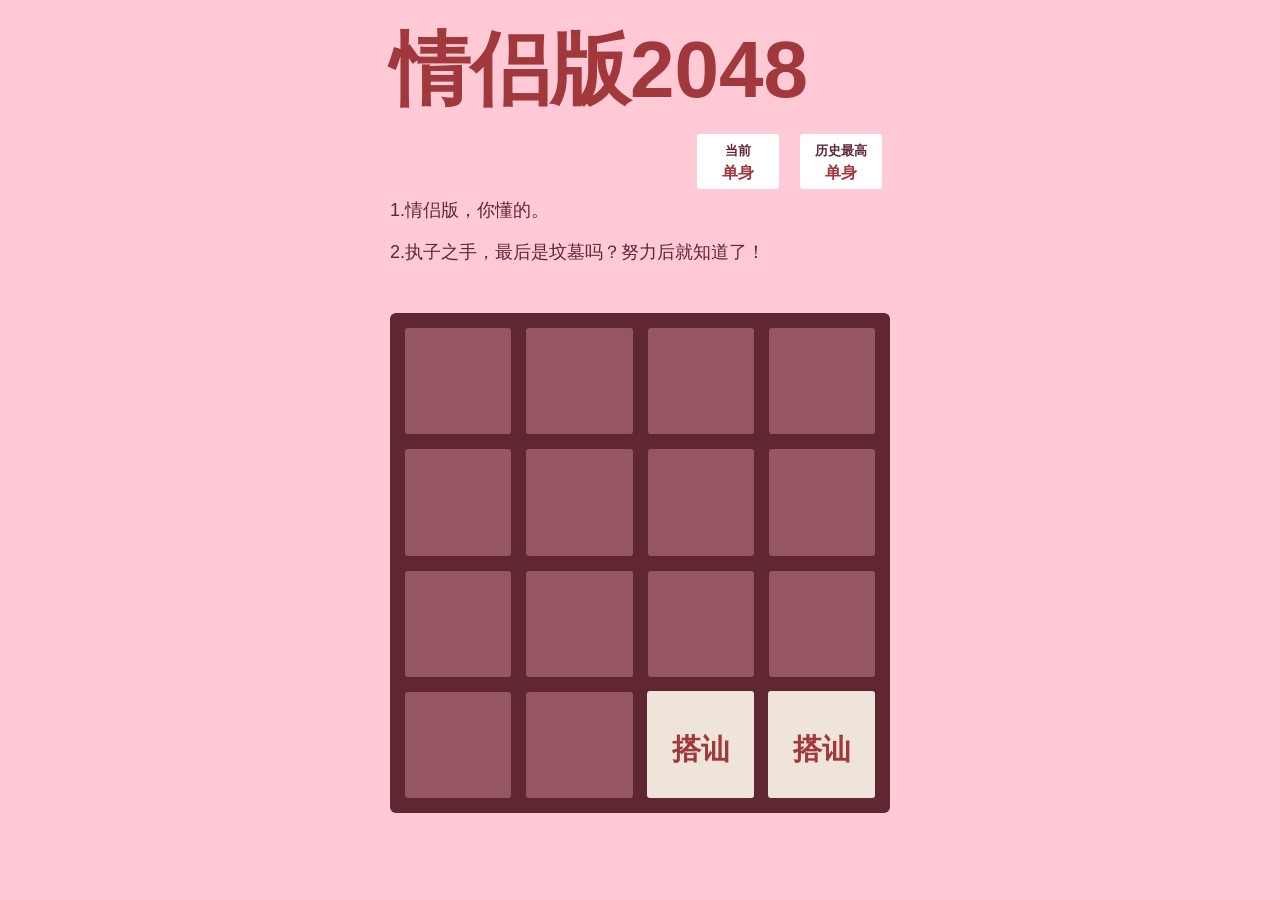
==== commit a3e767bc: "Add files via upload" ====
--- a/index.html
+++ b/index.html
@@ -11,9 +11,9 @@
     <meta name="format-detection" content="telephone=no, email=no">
     <meta name="apple-mobile-web-app-capable" content="yes">
     <meta name="apple-mobile-web-app-status-bar-style" content="black">
-    <title>情侣版2048-7724游戏</title>
+    <title>情侣版2048</title>
     <script src="api3rd.js"></script>
-    <link rel="stylesheet" href="main.css" charset="gbk"/>
+    <link rel="stylesheet" href="main.css" />
 </head>
 <body>
     <script>
@@ -76,7 +76,7 @@
             <div class="bar loading-bar"></div>
         </div>
     </div>
-    <script src="main.js" charset="gbk"></script>
+    <script src="main.js" ></script>
     <script type="text/javascript">
         var _my_list = {
             "0": "单身",
--- a/main.css
+++ b/main.css
@@ -1,2 +1,2 @@
 
-@charset 'utf-8';abbr,address,article,aside,audio,b,blockquote,body,canvas,caption,cite,code,dd,del,details,dfn,div,dl,dt,em,fieldset,figcaption,figure,footer,form,h1,h2,h3,h4,h5,h6,header,hgroup,html,i,iframe,img,ins,kbd,label,legend,li,mark,menu,nav,object,ol,p,pre,q,samp,section,small,span,strong,sub,summary,sup,table,tbody,td,tfoot,th,thead,time,tr,ul,var,video{margin:0;padding:0;border:0;outline:0;font-size:100%;vertical-align:baseline;background:0 0}article,aside,details,figcaption,figure,footer,header,hgroup,menu,nav,section{display:block}nav ul{list-style:none}blockquote,q{quotes:none}blockquote:after,blockquote:before,q:after,q:before{content:'';content:none}a{font-size:100%;vertical-align:baseline}ins{background-color:#ff9;color:#000;text-decoration:none}mark{font-style:italic;font-weight:700}del{text-decoration:line-through}abbr[title],dfn[title]{border-bottom:1px dotted;cursor:help}input,select{vertical-align:middle}a,img{-webkit-touch-callout:none}body,html{-webkit-user-select:none;-moz-user-select:none;-ms-user-select:none;user-select:none}a,blockquote,body,dd,div,dl,dt,h1,h2,h3,h4,h5,h6,html,img,li,p,pre,table,td,tr,ul{padding:0;margin:0;border:0;text-decoration:none}html{-ms-text-size-adjust:100%;-webkit-text-size-adjust:100%}li{list-style:none}article,aside,details,figcaption,figure,footer,header,hgroup,main,nav,section,summary{display:block}audio,canvas,progress,video{display:inline-block;vertical-align:baseline}canvas{image-rendering:-o-crisp-edges;image-rendering:optimize-contrast;-ms-interpolation-mode:nearest-neighbor;-webkit-tap-highlight-color:rgba(0,0,0,0);-moz-tap-highlight-color:rgba(0,0,0,0);tap-highlight-color:rgba(0,0,0,0);user-select:none;-webkit-touch-callout:none;-webkit-user-select:none;-moz-user-select:none;-ms-user-select:none}audio:not([controls]){display:none;height:0}[hidden],template{display:none}a{background:0 0}a:active,a:hover{outline:0}abbr[title]{border-bottom:1px dotted}b,strong{font-weight:700}dfn{font-style:italic}h1{font-size:2em;margin:.67em 0}mark{background:#ff0;color:#000}small{font-size:80%}sub,sup{font-size:75%;line-height:0;position:relative;vertical-align:baseline}sup{top:-.5em}sub{bottom:-.25em}img{border:0}svg:not(:root){overflow:hidden}figure{margin:1em 40px}hr{box-sizing:content-box}pre{overflow:auto}code,kbd,pre,samp{font-family:monospace,monospace;font-size:1em}button,input,optgroup,select,textarea{color:inherit;font:inherit;margin:0}button{overflow:visible}button,select{text-transform:none}button,html input[type=button],input[type=reset],input[type=submit]{-webkit-appearance:button;cursor:pointer}button[disabled],html input[disabled]{cursor:default}button::-moz-focus-inner,input::-moz-focus-inner{border:0;padding:0}input{line-height:normal}input[type=checkbox],input[type=radio]{box-sizing:border-box;padding:0}input[type=number]::-webkit-inner-spin-button,input[type=number]::-webkit-outer-spin-button{height:auto}input[type=search]{-webkit-appearance:textfield;box-sizing:content-box}input[type=search]::-webkit-search-cancel-button,input[type=search]::-webkit-search-decoration{-webkit-appearance:none}legend{border:0;padding:0}textarea{overflow:auto}optgroup{font-weight:700}table{border-collapse:collapse;border-spacing:0;width:100%}td,th{padding:0}button,html,input,select,textarea{color:#222}body{line-height:1.4}::-moz-selection{background:#b3d4fc;text-shadow:none}::selection{background:#b3d4fc;text-shadow:none}::-webkit-scrollbar{width:14px}hr{display:block;height:1px;margin:1em 0;padding:0}img{vertical-align:middle}fieldset{border:0;margin:0;padding:0}textarea{resize:vertical}.chromeframe{margin:.2em 0;background:#ccc;color:#000;padding:.2em 0}body{width:100%;height:100%}.wrapper{width:90%;margin:0 5%}.header-container{border-bottom:2px solid #eee}nav ul{margin:0;padding:0}nav a{display:block;margin-bottom:10px;padding:15px 0;text-align:center;text-decoration:none;font-weight:700;color:#fff;background:#e44d26}nav a:hover,nav a:visited{color:#fff}nav a:hover{text-decoration:underline}.main{padding:30px 0}.main article h1{font-size:2em}.main aside{color:#fff;padding:0 5% 10px}.footer-container footer{color:#fff;padding:20px 0}.ie7 .title{padding-top:20px}@media only screen and (max-width:480px){.home-main{-webkit-transform:scale(0.5,.5);transform:scale(0.5,.5);position:relative;width:640px;left:50%;margin-top:1px;margin-left:-320px;float:left;height:1px}}@media only screen and (min-width:480px){nav a{float:left;width:27%;margin:0 1.7%;padding:25px 2%;margin-bottom:0}nav li:first-child a{margin-left:0}nav li:last-child a{margin-right:0}nav ul li{display:inline}.oldie nav a{margin:0 .7%}.home-main{-webkit-transform:scale(0.5,.5);transform:scale(0.5,.5);position:relative;width:640px;left:50%;margin-top:1px;margin-left:-320px;float:left;height:1px}}@media only screen and (min-width:768px){.main aside{box-shadow:0 5px 10px #aaa}.title{float:left}nav{float:right;width:38%}.main article{width:50%;margin:0 auto}.main aside{float:right;width:28%}.home-main{-webkit-transform:scale(0.8);transform:scale(0.8);position:relative;width:100%;left:0;margin:1px auto;height:1px}}@media only screen and (min-width:1140px){.wrapper{width:1026px;margin:0 auto}.home-main{-webkit-transform:scale(1);transform:scale(1);position:relative;width:100%;left:0;margin:1px auto}}.hidden{display:none!important;visibility:hidden}.invisible{visibility:hidden}.clearfix:after,.clearfix:before{content:' ';display:table}.clearfix:after{clear:both}.clearfix{*zoom:1}@media print{*{background:transparent!important;color:#000!important;box-shadow:none!important;text-shadow:none!important}a,a:visited{text-decoration:underline}a[href]:after{content:' (' attr(href) ')'}abbr[title]:after{content:' (' attr(title) ')'}.ir a:after,a[href^='javascript:']:after,a[href^='#']:after{content:''}blockquote,pre{border:1px solid #999;page-break-inside:avoid}thead{display:table-header-group}img,tr{page-break-inside:avoid}img{max-width:100%!important}.page{margin:.5cm}h2,h3,p{orphans:3;widows:3}h2,h3{page-break-after:avoid}}#meiriq{font-size:22px;color:#369;position:absolute;left:50%;bottom:-15%;margin-left:-100px}.main-container{height:460px}.main-container iframe{position:relative;left:50%;margin-left:-160px}.banner{position:relative;float:left;width:100%}.banner .banner-img{background:url(../../resource/image/bannner.jpg?20140714V7) no-repeat scroll center top;height:310px;width:640px;margin:0 auto}.banner .banner-opacity{background:#000;opacity:.8;position:absolute;height:50px;width:100%;left:0;bottom:0}.banner .banner-content{position:absolute;height:50px;width:100%;left:0;bottom:0}.game-list{float:left;background:#f4f4f4;width:100%}.game-list ul{float:left;margin-top:14px;width:100%;overflow:hidden}.game-list ul li{float:left;height:202px;background:#fff;border-top:1px solid #ddd;border-bottom:1px solid #ddd;position:relative;margin:10px 0;padding-right:2%;overflow:hidden;width:100%}.game-list ul li .icon{float:left;height:128px;width:128px;margin:22px 24px 50px 22px;border-radius:25px}.game-list ul li .icon img{float:left;height:128px;width:128px;display:block;border-radius:25px}.game-list ul li .game-info{display:block;height:180px;margin:0 0 0 150px}.game-list ul li .game-info .name{height:40px;line-height:40px;width:290px;overflow:hidden;text-overflow:ellipsis;white-space:nowrap;font-size:32px;color:#2a2a2a;display:block;margin-top:26px;font-weight:700}.game-list ul li .game-info .rank-info{line-height:52px;height:50px;font-size:18px;display:block}.game-list ul li .game-info .rank-info .home-rank{margin-right:30px}.game-list ul li .game-info .rank-info .rank-icon{background:url(../../resource/image/home-icon.png?20140714V7) no-repeat scroll -36px -4px;width:24px;height:24px;display:inline-block;vertical-align:-6px;margin-right:3px}.game-list ul li .game-info .rank-info .rank-key,.game-list ul li .game-info .rank-info .rank-value{color:#f60;font-weight:700}.game-list ul li .game-info .rank-info .num-cion{background:url(../../resource/image/home-icon.png?20140714V7) no-repeat scroll -68px -4px;width:24px;height:24px;display:inline-block;vertical-align:-6px;margin:0 3px 0 0}.game-list ul li .game-info .rank-info .num-key,.game-list ul li .game-info .rank-info .num-value{color:#7a7a7a}.game-list ul li .game-info .summary{font-size:1.4em;color:#7a7a7a;display:block;padding-right:30px}.game-list ul li .game-info .challenge{position:absolute;line-height:52px;height:52px;width:140px;right:5%;top:22px;background:#3399dc;text-align:center;color:#fff;font-size:32px;border-radius:5px;cursor:pointer;font-weight:700}#bg-block{background:url(bg-block.png) no-repeat scroll 0 0;z-index:101;top:0;left:0;position:absolute;display:none;width:100%;height:100%;background-size:100% 100%}#loading{z-index:105;top:0;left:0;position:absolute;display:none;width:100%;height:100%;background-color:#fff}#loading #mark{width:100%;height:100%;top:20%;position:absolute}#loading img{left:50%;position:absolute;margin-left:-42px}#loading .bar{height:5px}#loading .emtpy-bar{width:80%;background-color:#ebebeb;margin:120px auto 0}#loading .loading-bar{width:1%;background-color:#f45595;margin:-5px 10%}.share-w{-webkit-transform:scale(0.55);transform:scale(0.55);height:265px;width:520px;position:absolute;left:50%;margin-left:-258px;margin-top:60px;display:none;font-weight:700;border-radius:15px;z-index:104}@media only screen and (max-width:330px){.share-w{-webkit-transform:scale(0.5);transform:scale(0.5);margin-top:25px}}@media only screen and (min-width:600px){.share-w{-webkit-transform:scale(0.8);transform:scale(0.8);margin-top:90px}.share-w .share-main .textword{font-size:20px;height:78px;max-height:78px;padding:8px 15px;letter-spacing:1.5px}}.share-w .share-main{height:406px;margin:7px;width:505px;float:left;background-color:#e7e7e7;border-radius:10px}.share-w .share-main h1{margin-left:30px;font-size:34px;height:60px;line-height:60px;color:#040404}.share-w .share-main .share-main-top{height:124px;width:505px;padding:30px 0;border-top:1px solid #ccc}.share-w .share-main .share-main-top .img-bg{width:120px;height:120px;background-color:#fff;border:2px solid #ccc;border-radius:100%;margin-left:30px;float:left}.share-w .share-main .img-bg img{width:100px;height:100px;margin:10px;float:left;border-radius:100%}.share-w .share-main .share-main-right{width:300px;float:left;margin-left:20px}.share-w .share-main .share-main-right h2{margin:15px 0 5px;font-size:30px;color:#040404;float:left;width:100%}.share-w .share-main .share-main-right h3{font-size:18px;color:#7f7f7f;float:left;width:100%;line-height:22px}.share-w .share-main .btn{float:left;cursor:pointer;text-align:center}.share-w .share-main .cancel-btn{margin:10px 18px 18px 30px;line-height:66px;font-size:26px}.share-w .share-main .cancel-btn .value{height:66px;background-color:#fff;border:2px solid #c3c3c3;border-radius:8px;display:block;color:#999;width:200px}.share-w .share-main .cancel-btn .value:active{margin-top:5px}.share-w .share-main .follow-btn{margin:10px 0 0 18px;line-height:66px;font-size:26px}.share-w .share-main .follow-btn .value{height:66px;background-color:#06be04;border:2px solid #049902;border-radius:8px;display:block;color:#fff;width:200px}.share-w .share-main .follow-btn .value:active{margin-top:5px}.weixin-share{display:none;z-index:104;width:320px;height:254px;position:absolute;left:50%;margin-left:-160px;top:0}.weixin-share img{-webkit-transform:scale(0.8,.8);transform:scale(0.8,.8)}#bg-gray{background:#000;opacity:.7;z-index:103;top:0;left:0;position:fixed;display:none;filter:alpha(opacity=70);width:100%;height:100%}body,html{margin:0;padding:0;background:#ffc9d6;color:#a0383c;font-family:'Clear Sans','Helvetica Neue',Arial,sans-serif;font-size:18px}#game_2048{display:none}.heading:after{content:'';display:block;clear:both}h1.title{font-size:80px;font-weight:700;margin:0;display:block;float:left}@-webkit-keyframes move-up{0%{top:25px;opacity:1}100%{top:-50px;opacity:0}}@keyframes move-up{0%{top:25px;opacity:1}100%{top:-50px;opacity:0}}.scores-container{float:right;text-align:right}.best-container,.score-container{position:relative;display:inline-block;background:#fff;padding:15px 25px;font-size:16px;height:25px;line-height:47px;font-weight:700;border-radius:3px;color:#a0383c;margin:8px 8px 0;text-align:center}.best-container:after,.score-container:after{position:absolute;width:100%;top:10px;left:0;text-transform:uppercase;font-size:13px;line-height:13px;text-align:center;color:#5f2531}.best-container .score-addition,.score-container .score-addition{position:absolute;right:30px;font-size:25px;line-height:25px;font-weight:700;color:rgba(119,110,101,.9);z-index:100;-webkit-animation:move-up 600ms ease-in;animation:move-up 600ms ease-in;-webkit-animation-fill-mode:both;animation-fill-mode:both}.score-container:after{content:'��ǰ'}.best-container:after{content:'��ʷ���'}p{margin-top:0;margin-bottom:10px;line-height:1.65}a{color:#776e65;font-weight:700;text-decoration:underline;cursor:pointer}strong.important{text-transform:uppercase}hr{border:none;border-bottom:1px solid #d8d4d0;margin-top:20px;margin-bottom:30px}.container{width:500px;margin:0 auto;padding:14px}@-webkit-keyframes fade-in{0%{opacity:0}100%{opacity:1}}@keyframes fade-in{0%{opacity:0}100%{opacity:1}}.game-container{margin-top:40px;position:relative;padding:15px;cursor:default;-webkit-touch-callout:none;-ms-touch-callout:none;-webkit-user-select:none;-moz-user-select:none;-ms-user-select:none;touch-action:none;background:#602632;border-radius:6px;width:500px;height:500px;box-sizing:border-box}.game-container .game-message{display:none;position:absolute;top:0;right:0;bottom:0;left:0;background:rgba(0,0,0,.7);z-index:100;text-align:center;-webkit-animation:fade-in 1200ms ease 1200ms;animation:fade-in 1200ms ease 1200ms;-webkit-animation-fill-mode:both;animation-fill-mode:both}.game-container .game-message p{font-size:48px;line-height:70px;margin-top:130px;padding:0 5%;color:#fff}.game-container .game-message .lower{display:block;margin-top:59px}.game-container .game-message a{display:inline-block;background:#8f7a66;border-radius:3px;padding:5px 35px;text-decoration:none;color:#f9f6f2;height:40px;line-height:42px;margin-left:14px;border:3px solid #fff;font-size:25px}.game-container .game-message a.keep-playing-button{display:inline-block;background:#ff2d63;border:3px solid #fff}.game-container .game-message.game-won{background:rgba(0,0,0,.7);color:#f9f6f2}.game-container .game-message.game-won a.keep-playing-button{display:inline-block;background:#ff2d63;border:3px solid #fff}.game-container .game-message.game-over,.game-container .game-message.game-won{display:block}.grid-container{position:absolute;z-index:1}.grid-row{margin-bottom:15px}.grid-row:last-child{margin-bottom:0}.grid-row:after{content:'';display:block;clear:both}.grid-cell{width:106.25px;height:106.25px;margin-right:15px;float:left;border-radius:3px;background:#955562}.grid-cell:last-child{margin-right:0}.tile-container{position:absolute;z-index:2}.tile,.tile .tile-inner{width:107px;height:107px;line-height:116.25px}.tile.tile-position-1-1{-webkit-transform:translate(0px,0);transform:translate(0px,0)}.tile.tile-position-1-2{-webkit-transform:translate(0px,121px);transform:translate(0px,121px)}.tile.tile-position-1-3{-webkit-transform:translate(0px,242px);transform:translate(0px,242px)}.tile.tile-position-1-4{-webkit-transform:translate(0px,363px);transform:translate(0px,363px)}.tile.tile-position-2-1{-webkit-transform:translate(121px,0);transform:translate(121px,0)}.tile.tile-position-2-2{-webkit-transform:translate(121px,121px);transform:translate(121px,121px)}.tile.tile-position-2-3{-webkit-transform:translate(121px,242px);transform:translate(121px,242px)}.tile.tile-position-2-4{-webkit-transform:translate(121px,363px);transform:translate(121px,363px)}.tile.tile-position-3-1{-webkit-transform:translate(242px,0);transform:translate(242px,0)}.tile.tile-position-3-2{-webkit-transform:translate(242px,121px);transform:translate(242px,121px)}.tile.tile-position-3-3{-webkit-transform:translate(242px,242px);transform:translate(242px,242px)}.tile.tile-position-3-4{-webkit-transform:translate(242px,363px);transform:translate(242px,363px)}.tile.tile-position-4-1{-webkit-transform:translate(363px,0);transform:translate(363px,0)}.tile.tile-position-4-2{-webkit-transform:translate(363px,121px);transform:translate(363px,121px)}.tile.tile-position-4-3{-webkit-transform:translate(363px,242px);transform:translate(363px,242px)}.tile.tile-position-4-4{-webkit-transform:translate(363px,363px);transform:translate(363px,363px)}.tile{position:absolute;transition:100ms ease-in-out;transition-property:-webkit-transform;transition-property:transform}.tile .tile-inner{border-radius:3px;background:#eee4da;text-align:center;font-weight:700;z-index:10;font-size:55px}.tile.tile-2 .tile-inner{background:#eee4da;box-shadow:0 0 30px 10px rgba(243,215,116,0),inset 0 0 0 1px rgba(255,255,255,0)}.tile.tile-4 .tile-inner{background:#ffabae;box-shadow:0 0 30px 10px rgba(243,215,116,0),inset 0 0 0 1px rgba(255,255,255,0)}.tile.tile-8 .tile-inner{color:#f9f6f2;background:#ff8db4}.tile.tile-16 .tile-inner{color:#f9f6f2;background:#ff6199}.tile.tile-32 .tile-inner{color:#f9f6f2;background:#f53663}.tile.tile-64 .tile-inner{color:#f9f6f2;background:#ef1848}.tile.tile-128 .tile-inner{color:#f9f6f2;background:#fb3e47;font-size:45px}@media screen and (max-width:520px){.tile.tile-128 .tile-inner{font-size:25px}}.tile.tile-256 .tile-inner{color:#f9f6f2;background:#ff3640;font-size:45px}@media screen and (max-width:520px){.tile.tile-256 .tile-inner{font-size:25px}}.tile.tile-512 .tile-inner{color:#f9f6f2;background:#ed6cb8;box-shadow:0 0 30px 10px rgba(243,215,116,.39683),inset 0 0 0 1px rgba(255,255,255,.2381);font-size:45px}@media screen and (max-width:520px){.tile.tile-512 .tile-inner{font-size:25px}}.tile.tile-1024 .tile-inner,.tile.tile-2048 .tile-inner{color:#f9f6f2;background:#eb181b;font-size:35px}@media screen and (max-width:520px){.tile.tile-1024 .tile-inner{font-size:15px}}@media screen and (max-width:520px){.tile.tile-2048 .tile-inner{font-size:15px}}.tile.tile-super .tile-inner{color:#f9f6f2;background:#eb181b;font-size:30px;box-shadow:0 0 30px 10px rgba(243,215,116,.55556),inset 0 0 0 1px rgba(255,255,255,.33333)}@media screen and (max-width:520px){.tile.tile-super .tile-inner{font-size:10px}}@-webkit-keyframes appear{0%{opacity:0;-webkit-transform:scale(0);transform:scale(0)}100%{opacity:1;-webkit-transform:scale(1);transform:scale(1)}}@keyframes appear{0%{opacity:0;-webkit-transform:scale(0);transform:scale(0)}100%{opacity:1;-webkit-transform:scale(1);transform:scale(1)}}.tile-new .tile-inner{-webkit-animation:appear 200ms ease 100ms;animation:appear 200ms ease 100ms;-webkit-animation-fill-mode:backwards;animation-fill-mode:backwards}@-webkit-keyframes pop{0%{-webkit-transform:scale(0);transform:scale(0)}50%{-webkit-transform:scale(1.2);transform:scale(1.2)}100%{-webkit-transform:scale(1);transform:scale(1)}}@keyframes pop{0%{-webkit-transform:scale(0);transform:scale(0)}50%{-webkit-transform:scale(1.2);transform:scale(1.2)}100%{-webkit-transform:scale(1);transform:scale(1)}}.tile-merged .tile-inner{z-index:20;-webkit-animation:pop 200ms ease 100ms;animation:pop 200ms ease 100ms;-webkit-animation-fill-mode:backwards;animation-fill-mode:backwards}.above-game:after{content:'';display:block;clear:both}.game-intro{float:left;line-height:42px;margin-bottom:0;color:#602632}.restart-button{background:#8f7a66;border-radius:3px;padding:0 20px;text-decoration:none;color:#f9f6f2;height:40px;line-height:42px;display:block;text-align:center;float:right}.game-explanation{margin-top:50px}@media screen and (max-width:520px){body,html{font-size:15px}h1.title{font-size:22px;width:70px;text-align:center}.container{width:280px;margin:0 auto;padding:14px}.best-container,.score-container{margin-top:0;padding:15px 10px;min-width:40px}.heading{margin-bottom:2px}.game-intro{display:block;box-sizing:border-box;line-height:1.65;color:#602632;font-size:12px}.restart-button{width:42%;padding:0;display:block;box-sizing:border-box;margin-top:2px}.game-container{margin-top:8px;position:relative;padding:10px;cursor:default;-webkit-touch-callout:none;-ms-touch-callout:none;-webkit-user-select:none;-moz-user-select:none;-ms-user-select:none;touch-action:none;background:#602632;border-radius:6px;width:280px;height:280px;box-sizing:border-box}.game-container .game-message{display:none;position:absolute;top:0;right:0;bottom:0;left:0;background:rgba(0,0,0,.7);z-index:100;text-align:center;color:#fff;border-radius:6px;-webkit-animation:fade-in 800ms ease 1200ms;animation:fade-in 800ms ease 1200ms;-webkit-animation-fill-mode:both;animation-fill-mode:both}.game-container .game-message p{font-size:60px;line-height:60px;margin-top:222px}.game-container .game-message .lower{display:block;margin-top:59px}.game-container .game-message a{display:inline-block;background:#8f7a66;border-radius:3px;padding:0 20px;text-decoration:none;color:#f9f6f2;height:40px;line-height:42px}.game-container .game-message a.keep-playing-button{display:inline-block}.game-container .game-message.game-won{background:rgba(0,0,0,.7);color:#f9f6f2;border-radius:6px}.game-container .game-message.game-won a.keep-playing-button{display:inline-block}.game-container .game-message.game-over,.game-container .game-message.game-won{display:block}.grid-container{position:absolute;z-index:1}.grid-row{margin-bottom:10px}.grid-row:last-child{margin-bottom:0}.grid-row:after{content:'';display:block;clear:both}.grid-cell{width:57.5px;height:57.5px;margin-right:10px;float:left;border-radius:3px;background:#955562}.grid-cell:last-child{margin-right:0}.tile-container{position:absolute;z-index:2}.tile,.tile .tile-inner{width:58px;height:58px;line-height:60px}.tile.tile-position-1-1{-webkit-transform:translate(0px,0);transform:translate(0px,0)}.tile.tile-position-1-2{-webkit-transform:translate(0px,67px);transform:translate(0px,67px)}.tile.tile-position-1-3{-webkit-transform:translate(0px,135px);transform:translate(0px,135px)}.tile.tile-position-1-4{-webkit-transform:translate(0px,202px);transform:translate(0px,202px)}.tile.tile-position-2-1{-webkit-transform:translate(67px,0);transform:translate(67px,0)}.tile.tile-position-2-2{-webkit-transform:translate(67px,67px);transform:translate(67px,67px)}.tile.tile-position-2-3{-webkit-transform:translate(67px,135px);transform:translate(67px,135px)}.tile.tile-position-2-4{-webkit-transform:translate(67px,202px);transform:translate(67px,202px)}.tile.tile-position-3-1{-webkit-transform:translate(135px,0);transform:translate(135px,0)}.tile.tile-position-3-2{-webkit-transform:translate(135px,67px);transform:translate(135px,67px)}.tile.tile-position-3-3{-webkit-transform:translate(135px,135px);transform:translate(135px,135px)}.tile.tile-position-3-4{-webkit-transform:translate(135px,202px);transform:translate(135px,202px)}.tile.tile-position-4-1{-webkit-transform:translate(202px,0);transform:translate(202px,0)}.tile.tile-position-4-2{-webkit-transform:translate(202px,67px);transform:translate(202px,67px)}.tile.tile-position-4-3{-webkit-transform:translate(202px,135px);transform:translate(202px,135px)}.tile.tile-position-4-4{-webkit-transform:translate(202px,202px);transform:translate(202px,202px)}.tile .tile-inner{font-size:35px}.game-message p{font-size:30px!important;line-height:36px!important;margin-top:60px!important;padding:0 5%!important}.game-message .lower{margin-top:30px!important}}+@charset 'utf-8';abbr,address,article,aside,audio,b,blockquote,body,canvas,caption,cite,code,dd,del,details,dfn,div,dl,dt,em,fieldset,figcaption,figure,footer,form,h1,h2,h3,h4,h5,h6,header,hgroup,html,i,iframe,img,ins,kbd,label,legend,li,mark,menu,nav,object,ol,p,pre,q,samp,section,small,span,strong,sub,summary,sup,table,tbody,td,tfoot,th,thead,time,tr,ul,var,video{margin:0;padding:0;border:0;outline:0;font-size:100%;vertical-align:baseline;background:0 0}article,aside,details,figcaption,figure,footer,header,hgroup,menu,nav,section{display:block}nav ul{list-style:none}blockquote,q{quotes:none}blockquote:after,blockquote:before,q:after,q:before{content:'';content:none}a{font-size:100%;vertical-align:baseline}ins{background-color:#ff9;color:#000;text-decoration:none}mark{font-style:italic;font-weight:700}del{text-decoration:line-through}abbr[title],dfn[title]{border-bottom:1px dotted;cursor:help}input,select{vertical-align:middle}a,img{-webkit-touch-callout:none}body,html{-webkit-user-select:none;-moz-user-select:none;-ms-user-select:none;user-select:none}a,blockquote,body,dd,div,dl,dt,h1,h2,h3,h4,h5,h6,html,img,li,p,pre,table,td,tr,ul{padding:0;margin:0;border:0;text-decoration:none}html{-ms-text-size-adjust:100%;-webkit-text-size-adjust:100%}li{list-style:none}article,aside,details,figcaption,figure,footer,header,hgroup,main,nav,section,summary{display:block}audio,canvas,progress,video{display:inline-block;vertical-align:baseline}canvas{image-rendering:-o-crisp-edges;image-rendering:optimize-contrast;-ms-interpolation-mode:nearest-neighbor;-webkit-tap-highlight-color:rgba(0,0,0,0);-moz-tap-highlight-color:rgba(0,0,0,0);tap-highlight-color:rgba(0,0,0,0);user-select:none;-webkit-touch-callout:none;-webkit-user-select:none;-moz-user-select:none;-ms-user-select:none}audio:not([controls]){display:none;height:0}[hidden],template{display:none}a{background:0 0}a:active,a:hover{outline:0}abbr[title]{border-bottom:1px dotted}b,strong{font-weight:700}dfn{font-style:italic}h1{font-size:2em;margin:.67em 0}mark{background:#ff0;color:#000}small{font-size:80%}sub,sup{font-size:75%;line-height:0;position:relative;vertical-align:baseline}sup{top:-.5em}sub{bottom:-.25em}img{border:0}svg:not(:root){overflow:hidden}figure{margin:1em 40px}hr{box-sizing:content-box}pre{overflow:auto}code,kbd,pre,samp{font-family:monospace,monospace;font-size:1em}button,input,optgroup,select,textarea{color:inherit;font:inherit;margin:0}button{overflow:visible}button,select{text-transform:none}button,html input[type=button],input[type=reset],input[type=submit]{-webkit-appearance:button;cursor:pointer}button[disabled],html input[disabled]{cursor:default}button::-moz-focus-inner,input::-moz-focus-inner{border:0;padding:0}input{line-height:normal}input[type=checkbox],input[type=radio]{box-sizing:border-box;padding:0}input[type=number]::-webkit-inner-spin-button,input[type=number]::-webkit-outer-spin-button{height:auto}input[type=search]{-webkit-appearance:textfield;box-sizing:content-box}input[type=search]::-webkit-search-cancel-button,input[type=search]::-webkit-search-decoration{-webkit-appearance:none}legend{border:0;padding:0}textarea{overflow:auto}optgroup{font-weight:700}table{border-collapse:collapse;border-spacing:0;width:100%}td,th{padding:0}button,html,input,select,textarea{color:#222}body{line-height:1.4}::-moz-selection{background:#b3d4fc;text-shadow:none}::selection{background:#b3d4fc;text-shadow:none}::-webkit-scrollbar{width:14px}hr{display:block;height:1px;margin:1em 0;padding:0}img{vertical-align:middle}fieldset{border:0;margin:0;padding:0}textarea{resize:vertical}.chromeframe{margin:.2em 0;background:#ccc;color:#000;padding:.2em 0}body{width:100%;height:100%}.wrapper{width:90%;margin:0 5%}.header-container{border-bottom:2px solid #eee}nav ul{margin:0;padding:0}nav a{display:block;margin-bottom:10px;padding:15px 0;text-align:center;text-decoration:none;font-weight:700;color:#fff;background:#e44d26}nav a:hover,nav a:visited{color:#fff}nav a:hover{text-decoration:underline}.main{padding:30px 0}.main article h1{font-size:2em}.main aside{color:#fff;padding:0 5% 10px}.footer-container footer{color:#fff;padding:20px 0}.ie7 .title{padding-top:20px}@media only screen and (max-width:480px){.home-main{-webkit-transform:scale(0.5,.5);transform:scale(0.5,.5);position:relative;width:640px;left:50%;margin-top:1px;margin-left:-320px;float:left;height:1px}}@media only screen and (min-width:480px){nav a{float:left;width:27%;margin:0 1.7%;padding:25px 2%;margin-bottom:0}nav li:first-child a{margin-left:0}nav li:last-child a{margin-right:0}nav ul li{display:inline}.oldie nav a{margin:0 .7%}.home-main{-webkit-transform:scale(0.5,.5);transform:scale(0.5,.5);position:relative;width:640px;left:50%;margin-top:1px;margin-left:-320px;float:left;height:1px}}@media only screen and (min-width:768px){.main aside{box-shadow:0 5px 10px #aaa}.title{float:left}nav{float:right;width:38%}.main article{width:50%;margin:0 auto}.main aside{float:right;width:28%}.home-main{-webkit-transform:scale(0.8);transform:scale(0.8);position:relative;width:100%;left:0;margin:1px auto;height:1px}}@media only screen and (min-width:1140px){.wrapper{width:1026px;margin:0 auto}.home-main{-webkit-transform:scale(1);transform:scale(1);position:relative;width:100%;left:0;margin:1px auto}}.hidden{display:none!important;visibility:hidden}.invisible{visibility:hidden}.clearfix:after,.clearfix:before{content:' ';display:table}.clearfix:after{clear:both}.clearfix{*zoom:1}@media print{*{background:transparent!important;color:#000!important;box-shadow:none!important;text-shadow:none!important}a,a:visited{text-decoration:underline}a[href]:after{content:' (' attr(href) ')'}abbr[title]:after{content:' (' attr(title) ')'}.ir a:after,a[href^='javascript:']:after,a[href^='#']:after{content:''}blockquote,pre{border:1px solid #999;page-break-inside:avoid}thead{display:table-header-group}img,tr{page-break-inside:avoid}img{max-width:100%!important}.page{margin:.5cm}h2,h3,p{orphans:3;widows:3}h2,h3{page-break-after:avoid}}#meiriq{font-size:22px;color:#369;position:absolute;left:50%;bottom:-15%;margin-left:-100px}.main-container{height:460px}.main-container iframe{position:relative;left:50%;margin-left:-160px}.banner{position:relative;float:left;width:100%}.banner .banner-img{background:url(../../resource/image/bannner.jpg?20140714V7) no-repeat scroll center top;height:310px;width:640px;margin:0 auto}.banner .banner-opacity{background:#000;opacity:.8;position:absolute;height:50px;width:100%;left:0;bottom:0}.banner .banner-content{position:absolute;height:50px;width:100%;left:0;bottom:0}.game-list{float:left;background:#f4f4f4;width:100%}.game-list ul{float:left;margin-top:14px;width:100%;overflow:hidden}.game-list ul li{float:left;height:202px;background:#fff;border-top:1px solid #ddd;border-bottom:1px solid #ddd;position:relative;margin:10px 0;padding-right:2%;overflow:hidden;width:100%}.game-list ul li .icon{float:left;height:128px;width:128px;margin:22px 24px 50px 22px;border-radius:25px}.game-list ul li .icon img{float:left;height:128px;width:128px;display:block;border-radius:25px}.game-list ul li .game-info{display:block;height:180px;margin:0 0 0 150px}.game-list ul li .game-info .name{height:40px;line-height:40px;width:290px;overflow:hidden;text-overflow:ellipsis;white-space:nowrap;font-size:32px;color:#2a2a2a;display:block;margin-top:26px;font-weight:700}.game-list ul li .game-info .rank-info{line-height:52px;height:50px;font-size:18px;display:block}.game-list ul li .game-info .rank-info .home-rank{margin-right:30px}.game-list ul li .game-info .rank-info .rank-icon{background:url(../../resource/image/home-icon.png?20140714V7) no-repeat scroll -36px -4px;width:24px;height:24px;display:inline-block;vertical-align:-6px;margin-right:3px}.game-list ul li .game-info .rank-info .rank-key,.game-list ul li .game-info .rank-info .rank-value{color:#f60;font-weight:700}.game-list ul li .game-info .rank-info .num-cion{background:url(../../resource/image/home-icon.png?20140714V7) no-repeat scroll -68px -4px;width:24px;height:24px;display:inline-block;vertical-align:-6px;margin:0 3px 0 0}.game-list ul li .game-info .rank-info .num-key,.game-list ul li .game-info .rank-info .num-value{color:#7a7a7a}.game-list ul li .game-info .summary{font-size:1.4em;color:#7a7a7a;display:block;padding-right:30px}.game-list ul li .game-info .challenge{position:absolute;line-height:52px;height:52px;width:140px;right:5%;top:22px;background:#3399dc;text-align:center;color:#fff;font-size:32px;border-radius:5px;cursor:pointer;font-weight:700}#bg-block{background:url(bg-block.png) no-repeat scroll 0 0;z-index:101;top:0;left:0;position:absolute;display:none;width:100%;height:100%;background-size:100% 100%}#loading{z-index:105;top:0;left:0;position:absolute;display:none;width:100%;height:100%;background-color:#fff}#loading #mark{width:100%;height:100%;top:20%;position:absolute}#loading img{left:50%;position:absolute;margin-left:-42px}#loading .bar{height:5px}#loading .emtpy-bar{width:80%;background-color:#ebebeb;margin:120px auto 0}#loading .loading-bar{width:1%;background-color:#f45595;margin:-5px 10%}.share-w{-webkit-transform:scale(0.55);transform:scale(0.55);height:265px;width:520px;position:absolute;left:50%;margin-left:-258px;margin-top:60px;display:none;font-weight:700;border-radius:15px;z-index:104}@media only screen and (max-width:330px){.share-w{-webkit-transform:scale(0.5);transform:scale(0.5);margin-top:25px}}@media only screen and (min-width:600px){.share-w{-webkit-transform:scale(0.8);transform:scale(0.8);margin-top:90px}.share-w .share-main .textword{font-size:20px;height:78px;max-height:78px;padding:8px 15px;letter-spacing:1.5px}}.share-w .share-main{height:406px;margin:7px;width:505px;float:left;background-color:#e7e7e7;border-radius:10px}.share-w .share-main h1{margin-left:30px;font-size:34px;height:60px;line-height:60px;color:#040404}.share-w .share-main .share-main-top{height:124px;width:505px;padding:30px 0;border-top:1px solid #ccc}.share-w .share-main .share-main-top .img-bg{width:120px;height:120px;background-color:#fff;border:2px solid #ccc;border-radius:100%;margin-left:30px;float:left}.share-w .share-main .img-bg img{width:100px;height:100px;margin:10px;float:left;border-radius:100%}.share-w .share-main .share-main-right{width:300px;float:left;margin-left:20px}.share-w .share-main .share-main-right h2{margin:15px 0 5px;font-size:30px;color:#040404;float:left;width:100%}.share-w .share-main .share-main-right h3{font-size:18px;color:#7f7f7f;float:left;width:100%;line-height:22px}.share-w .share-main .btn{float:left;cursor:pointer;text-align:center}.share-w .share-main .cancel-btn{margin:10px 18px 18px 30px;line-height:66px;font-size:26px}.share-w .share-main .cancel-btn .value{height:66px;background-color:#fff;border:2px solid #c3c3c3;border-radius:8px;display:block;color:#999;width:200px}.share-w .share-main .cancel-btn .value:active{margin-top:5px}.share-w .share-main .follow-btn{margin:10px 0 0 18px;line-height:66px;font-size:26px}.share-w .share-main .follow-btn .value{height:66px;background-color:#06be04;border:2px solid #049902;border-radius:8px;display:block;color:#fff;width:200px}.share-w .share-main .follow-btn .value:active{margin-top:5px}.weixin-share{display:none;z-index:104;width:320px;height:254px;position:absolute;left:50%;margin-left:-160px;top:0}.weixin-share img{-webkit-transform:scale(0.8,.8);transform:scale(0.8,.8)}#bg-gray{background:#000;opacity:.7;z-index:103;top:0;left:0;position:fixed;display:none;filter:alpha(opacity=70);width:100%;height:100%}body,html{margin:0;padding:0;background:#ffc9d6;color:#a0383c;font-family:'Clear Sans','Helvetica Neue',Arial,sans-serif;font-size:18px}#game_2048{display:none}.heading:after{content:'';display:block;clear:both}h1.title{font-size:80px;font-weight:700;margin:0;display:block;float:left}@-webkit-keyframes move-up{0%{top:25px;opacity:1}100%{top:-50px;opacity:0}}@keyframes move-up{0%{top:25px;opacity:1}100%{top:-50px;opacity:0}}.scores-container{float:right;text-align:right}.best-container,.score-container{position:relative;display:inline-block;background:#fff;padding:15px 25px;font-size:16px;height:25px;line-height:47px;font-weight:700;border-radius:3px;color:#a0383c;margin:8px 8px 0;text-align:center}.best-container:after,.score-container:after{position:absolute;width:100%;top:10px;left:0;text-transform:uppercase;font-size:13px;line-height:13px;text-align:center;color:#5f2531}.best-container .score-addition,.score-container .score-addition{position:absolute;right:30px;font-size:25px;line-height:25px;font-weight:700;color:rgba(119,110,101,.9);z-index:100;-webkit-animation:move-up 600ms ease-in;animation:move-up 600ms ease-in;-webkit-animation-fill-mode:both;animation-fill-mode:both}.score-container:after{content:'当前'}.best-container:after{content:'历史最高'}p{margin-top:0;margin-bottom:10px;line-height:1.65}a{color:#776e65;font-weight:700;text-decoration:underline;cursor:pointer}strong.important{text-transform:uppercase}hr{border:none;border-bottom:1px solid #d8d4d0;margin-top:20px;margin-bottom:30px}.container{width:500px;margin:0 auto;padding:14px}@-webkit-keyframes fade-in{0%{opacity:0}100%{opacity:1}}@keyframes fade-in{0%{opacity:0}100%{opacity:1}}.game-container{margin-top:40px;position:relative;padding:15px;cursor:default;-webkit-touch-callout:none;-ms-touch-callout:none;-webkit-user-select:none;-moz-user-select:none;-ms-user-select:none;touch-action:none;background:#602632;border-radius:6px;width:500px;height:500px;box-sizing:border-box}.game-container .game-message{display:none;position:absolute;top:0;right:0;bottom:0;left:0;background:rgba(0,0,0,.7);z-index:100;text-align:center;-webkit-animation:fade-in 1200ms ease 1200ms;animation:fade-in 1200ms ease 1200ms;-webkit-animation-fill-mode:both;animation-fill-mode:both}.game-container .game-message p{font-size:48px;line-height:70px;margin-top:130px;padding:0 5%;color:#fff}.game-container .game-message .lower{display:block;margin-top:59px}.game-container .game-message a{display:inline-block;background:#8f7a66;border-radius:3px;padding:5px 35px;text-decoration:none;color:#f9f6f2;height:40px;line-height:42px;margin-left:14px;border:3px solid #fff;font-size:25px}.game-container .game-message a.keep-playing-button{display:inline-block;background:#ff2d63;border:3px solid #fff}.game-container .game-message.game-won{background:rgba(0,0,0,.7);color:#f9f6f2}.game-container .game-message.game-won a.keep-playing-button{display:inline-block;background:#ff2d63;border:3px solid #fff}.game-container .game-message.game-over,.game-container .game-message.game-won{display:block}.grid-container{position:absolute;z-index:1}.grid-row{margin-bottom:15px}.grid-row:last-child{margin-bottom:0}.grid-row:after{content:'';display:block;clear:both}.grid-cell{width:106.25px;height:106.25px;margin-right:15px;float:left;border-radius:3px;background:#955562}.grid-cell:last-child{margin-right:0}.tile-container{position:absolute;z-index:2}.tile,.tile .tile-inner{width:107px;height:107px;line-height:116.25px}.tile.tile-position-1-1{-webkit-transform:translate(0px,0);transform:translate(0px,0)}.tile.tile-position-1-2{-webkit-transform:translate(0px,121px);transform:translate(0px,121px)}.tile.tile-position-1-3{-webkit-transform:translate(0px,242px);transform:translate(0px,242px)}.tile.tile-position-1-4{-webkit-transform:translate(0px,363px);transform:translate(0px,363px)}.tile.tile-position-2-1{-webkit-transform:translate(121px,0);transform:translate(121px,0)}.tile.tile-position-2-2{-webkit-transform:translate(121px,121px);transform:translate(121px,121px)}.tile.tile-position-2-3{-webkit-transform:translate(121px,242px);transform:translate(121px,242px)}.tile.tile-position-2-4{-webkit-transform:translate(121px,363px);transform:translate(121px,363px)}.tile.tile-position-3-1{-webkit-transform:translate(242px,0);transform:translate(242px,0)}.tile.tile-position-3-2{-webkit-transform:translate(242px,121px);transform:translate(242px,121px)}.tile.tile-position-3-3{-webkit-transform:translate(242px,242px);transform:translate(242px,242px)}.tile.tile-position-3-4{-webkit-transform:translate(242px,363px);transform:translate(242px,363px)}.tile.tile-position-4-1{-webkit-transform:translate(363px,0);transform:translate(363px,0)}.tile.tile-position-4-2{-webkit-transform:translate(363px,121px);transform:translate(363px,121px)}.tile.tile-position-4-3{-webkit-transform:translate(363px,242px);transform:translate(363px,242px)}.tile.tile-position-4-4{-webkit-transform:translate(363px,363px);transform:translate(363px,363px)}.tile{position:absolute;transition:100ms ease-in-out;transition-property:-webkit-transform;transition-property:transform}.tile .tile-inner{border-radius:3px;background:#eee4da;text-align:center;font-weight:700;z-index:10;font-size:55px}.tile.tile-2 .tile-inner{background:#eee4da;box-shadow:0 0 30px 10px rgba(243,215,116,0),inset 0 0 0 1px rgba(255,255,255,0)}.tile.tile-4 .tile-inner{background:#ffabae;box-shadow:0 0 30px 10px rgba(243,215,116,0),inset 0 0 0 1px rgba(255,255,255,0)}.tile.tile-8 .tile-inner{color:#f9f6f2;background:#ff8db4}.tile.tile-16 .tile-inner{color:#f9f6f2;background:#ff6199}.tile.tile-32 .tile-inner{color:#f9f6f2;background:#f53663}.tile.tile-64 .tile-inner{color:#f9f6f2;background:#ef1848}.tile.tile-128 .tile-inner{color:#f9f6f2;background:#fb3e47;font-size:45px}@media screen and (max-width:520px){.tile.tile-128 .tile-inner{font-size:25px}}.tile.tile-256 .tile-inner{color:#f9f6f2;background:#ff3640;font-size:45px}@media screen and (max-width:520px){.tile.tile-256 .tile-inner{font-size:25px}}.tile.tile-512 .tile-inner{color:#f9f6f2;background:#ed6cb8;box-shadow:0 0 30px 10px rgba(243,215,116,.39683),inset 0 0 0 1px rgba(255,255,255,.2381);font-size:45px}@media screen and (max-width:520px){.tile.tile-512 .tile-inner{font-size:25px}}.tile.tile-1024 .tile-inner,.tile.tile-2048 .tile-inner{color:#f9f6f2;background:#eb181b;font-size:35px}@media screen and (max-width:520px){.tile.tile-1024 .tile-inner{font-size:15px}}@media screen and (max-width:520px){.tile.tile-2048 .tile-inner{font-size:15px}}.tile.tile-super .tile-inner{color:#f9f6f2;background:#eb181b;font-size:30px;box-shadow:0 0 30px 10px rgba(243,215,116,.55556),inset 0 0 0 1px rgba(255,255,255,.33333)}@media screen and (max-width:520px){.tile.tile-super .tile-inner{font-size:10px}}@-webkit-keyframes appear{0%{opacity:0;-webkit-transform:scale(0);transform:scale(0)}100%{opacity:1;-webkit-transform:scale(1);transform:scale(1)}}@keyframes appear{0%{opacity:0;-webkit-transform:scale(0);transform:scale(0)}100%{opacity:1;-webkit-transform:scale(1);transform:scale(1)}}.tile-new .tile-inner{-webkit-animation:appear 200ms ease 100ms;animation:appear 200ms ease 100ms;-webkit-animation-fill-mode:backwards;animation-fill-mode:backwards}@-webkit-keyframes pop{0%{-webkit-transform:scale(0);transform:scale(0)}50%{-webkit-transform:scale(1.2);transform:scale(1.2)}100%{-webkit-transform:scale(1);transform:scale(1)}}@keyframes pop{0%{-webkit-transform:scale(0);transform:scale(0)}50%{-webkit-transform:scale(1.2);transform:scale(1.2)}100%{-webkit-transform:scale(1);transform:scale(1)}}.tile-merged .tile-inner{z-index:20;-webkit-animation:pop 200ms ease 100ms;animation:pop 200ms ease 100ms;-webkit-animation-fill-mode:backwards;animation-fill-mode:backwards}.above-game:after{content:'';display:block;clear:both}.game-intro{float:left;line-height:42px;margin-bottom:0;color:#602632}.restart-button{background:#8f7a66;border-radius:3px;padding:0 20px;text-decoration:none;color:#f9f6f2;height:40px;line-height:42px;display:block;text-align:center;float:right}.game-explanation{margin-top:50px}@media screen and (max-width:520px){body,html{font-size:15px}h1.title{font-size:22px;width:70px;text-align:center}.container{width:280px;margin:0 auto;padding:14px}.best-container,.score-container{margin-top:0;padding:15px 10px;min-width:40px}.heading{margin-bottom:2px}.game-intro{display:block;box-sizing:border-box;line-height:1.65;color:#602632;font-size:12px}.restart-button{width:42%;padding:0;display:block;box-sizing:border-box;margin-top:2px}.game-container{margin-top:8px;position:relative;padding:10px;cursor:default;-webkit-touch-callout:none;-ms-touch-callout:none;-webkit-user-select:none;-moz-user-select:none;-ms-user-select:none;touch-action:none;background:#602632;border-radius:6px;width:280px;height:280px;box-sizing:border-box}.game-container .game-message{display:none;position:absolute;top:0;right:0;bottom:0;left:0;background:rgba(0,0,0,.7);z-index:100;text-align:center;color:#fff;border-radius:6px;-webkit-animation:fade-in 800ms ease 1200ms;animation:fade-in 800ms ease 1200ms;-webkit-animation-fill-mode:both;animation-fill-mode:both}.game-container .game-message p{font-size:60px;line-height:60px;margin-top:222px}.game-container .game-message .lower{display:block;margin-top:59px}.game-container .game-message a{display:inline-block;background:#8f7a66;border-radius:3px;padding:0 20px;text-decoration:none;color:#f9f6f2;height:40px;line-height:42px}.game-container .game-message a.keep-playing-button{display:inline-block}.game-container .game-message.game-won{background:rgba(0,0,0,.7);color:#f9f6f2;border-radius:6px}.game-container .game-message.game-won a.keep-playing-button{display:inline-block}.game-container .game-message.game-over,.game-container .game-message.game-won{display:block}.grid-container{position:absolute;z-index:1}.grid-row{margin-bottom:10px}.grid-row:last-child{margin-bottom:0}.grid-row:after{content:'';display:block;clear:both}.grid-cell{width:57.5px;height:57.5px;margin-right:10px;float:left;border-radius:3px;background:#955562}.grid-cell:last-child{margin-right:0}.tile-container{position:absolute;z-index:2}.tile,.tile .tile-inner{width:58px;height:58px;line-height:60px}.tile.tile-position-1-1{-webkit-transform:translate(0px,0);transform:translate(0px,0)}.tile.tile-position-1-2{-webkit-transform:translate(0px,67px);transform:translate(0px,67px)}.tile.tile-position-1-3{-webkit-transform:translate(0px,135px);transform:translate(0px,135px)}.tile.tile-position-1-4{-webkit-transform:translate(0px,202px);transform:translate(0px,202px)}.tile.tile-position-2-1{-webkit-transform:translate(67px,0);transform:translate(67px,0)}.tile.tile-position-2-2{-webkit-transform:translate(67px,67px);transform:translate(67px,67px)}.tile.tile-position-2-3{-webkit-transform:translate(67px,135px);transform:translate(67px,135px)}.tile.tile-position-2-4{-webkit-transform:translate(67px,202px);transform:translate(67px,202px)}.tile.tile-position-3-1{-webkit-transform:translate(135px,0);transform:translate(135px,0)}.tile.tile-position-3-2{-webkit-transform:translate(135px,67px);transform:translate(135px,67px)}.tile.tile-position-3-3{-webkit-transform:translate(135px,135px);transform:translate(135px,135px)}.tile.tile-position-3-4{-webkit-transform:translate(135px,202px);transform:translate(135px,202px)}.tile.tile-position-4-1{-webkit-transform:translate(202px,0);transform:translate(202px,0)}.tile.tile-position-4-2{-webkit-transform:translate(202px,67px);transform:translate(202px,67px)}.tile.tile-position-4-3{-webkit-transform:translate(202px,135px);transform:translate(202px,135px)}.tile.tile-position-4-4{-webkit-transform:translate(202px,202px);transform:translate(202px,202px)}.tile .tile-inner{font-size:35px}.game-message p{font-size:30px!important;line-height:36px!important;margin-top:60px!important;padding:0 5%!important}.game-message .lower{margin-top:30px!important}}
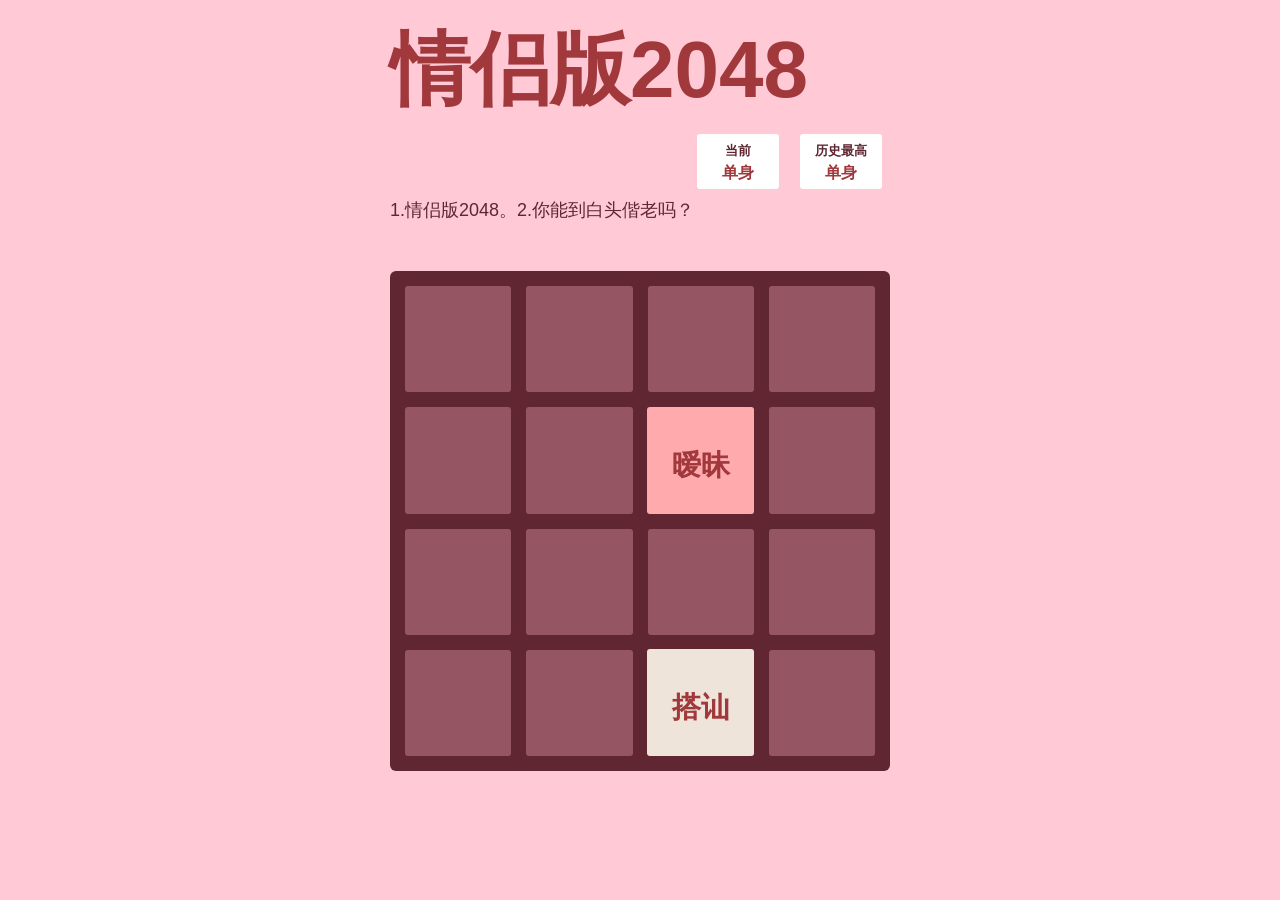
==== commit d6233729: "Update index.html" ====
--- a/index.html
+++ b/index.html
@@ -29,15 +29,15 @@
             </div>
         </div>
         <div class="above-game">
-            <p class="game-intro">1.情侣版，你懂的。</p>
-            <p class="game-intro">2.执子之手，最后是坟墓吗？努力后就知道了！</p>
+            <p class="game-intro">1.情侣版2048。</p>
+            <p class="game-intro">2.你能到白头偕老吗？</p>
         </div>
         <div class="game-container">
             <div class="game-message">
                 <p></p>
                 <div class="lower">
-                    <a class="keep-playing-button" onclick="window.location.reload();">再来一次</a>
-                    <a class="retry-button" href="http://fh326.tk">更多游戏</a>
+                    <a class="keep-playing-button">再来一次</a>
+                    <a class="retry-button" href="http://fh326.tk" style="display:none">更多游戏</a>
                 </div>
             </div>
             <div class="grid-container">
@@ -146,4 +146,4 @@
         });
     </script>
 </body>
-</html>+</html>
